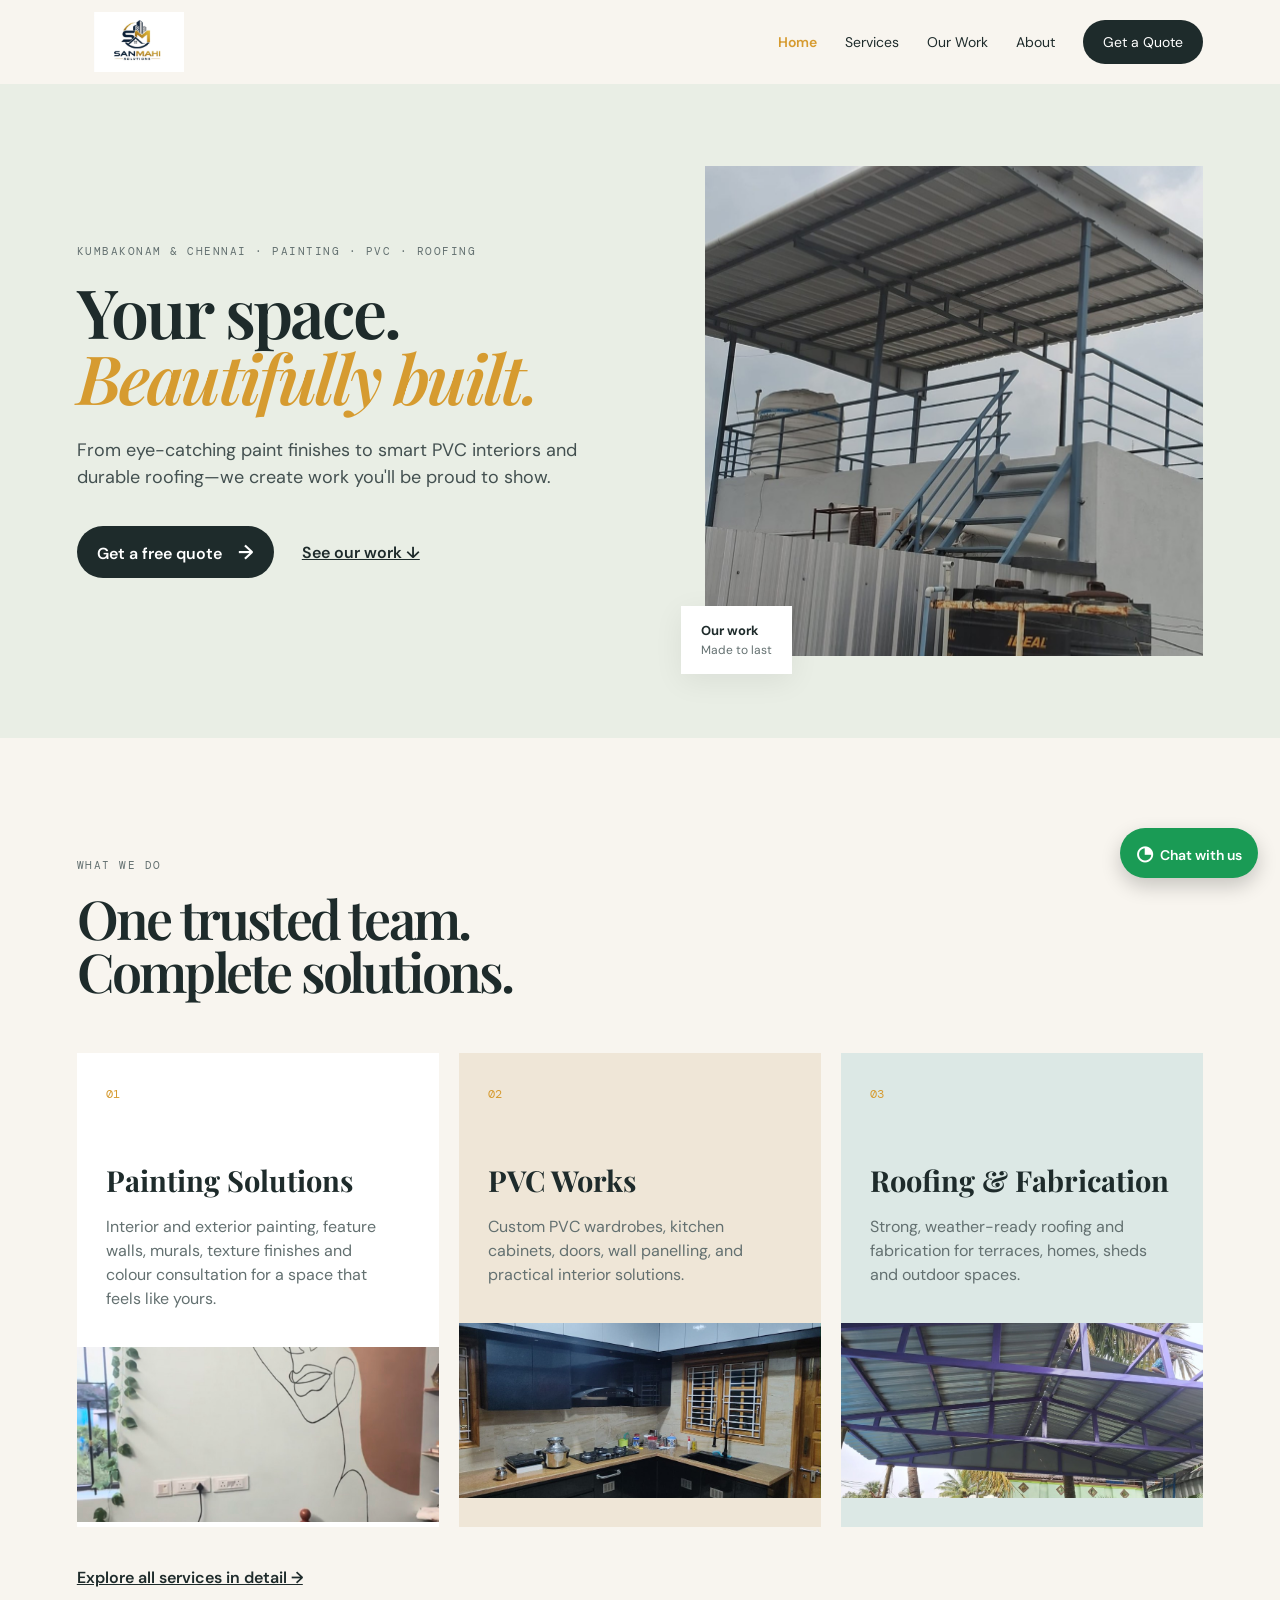
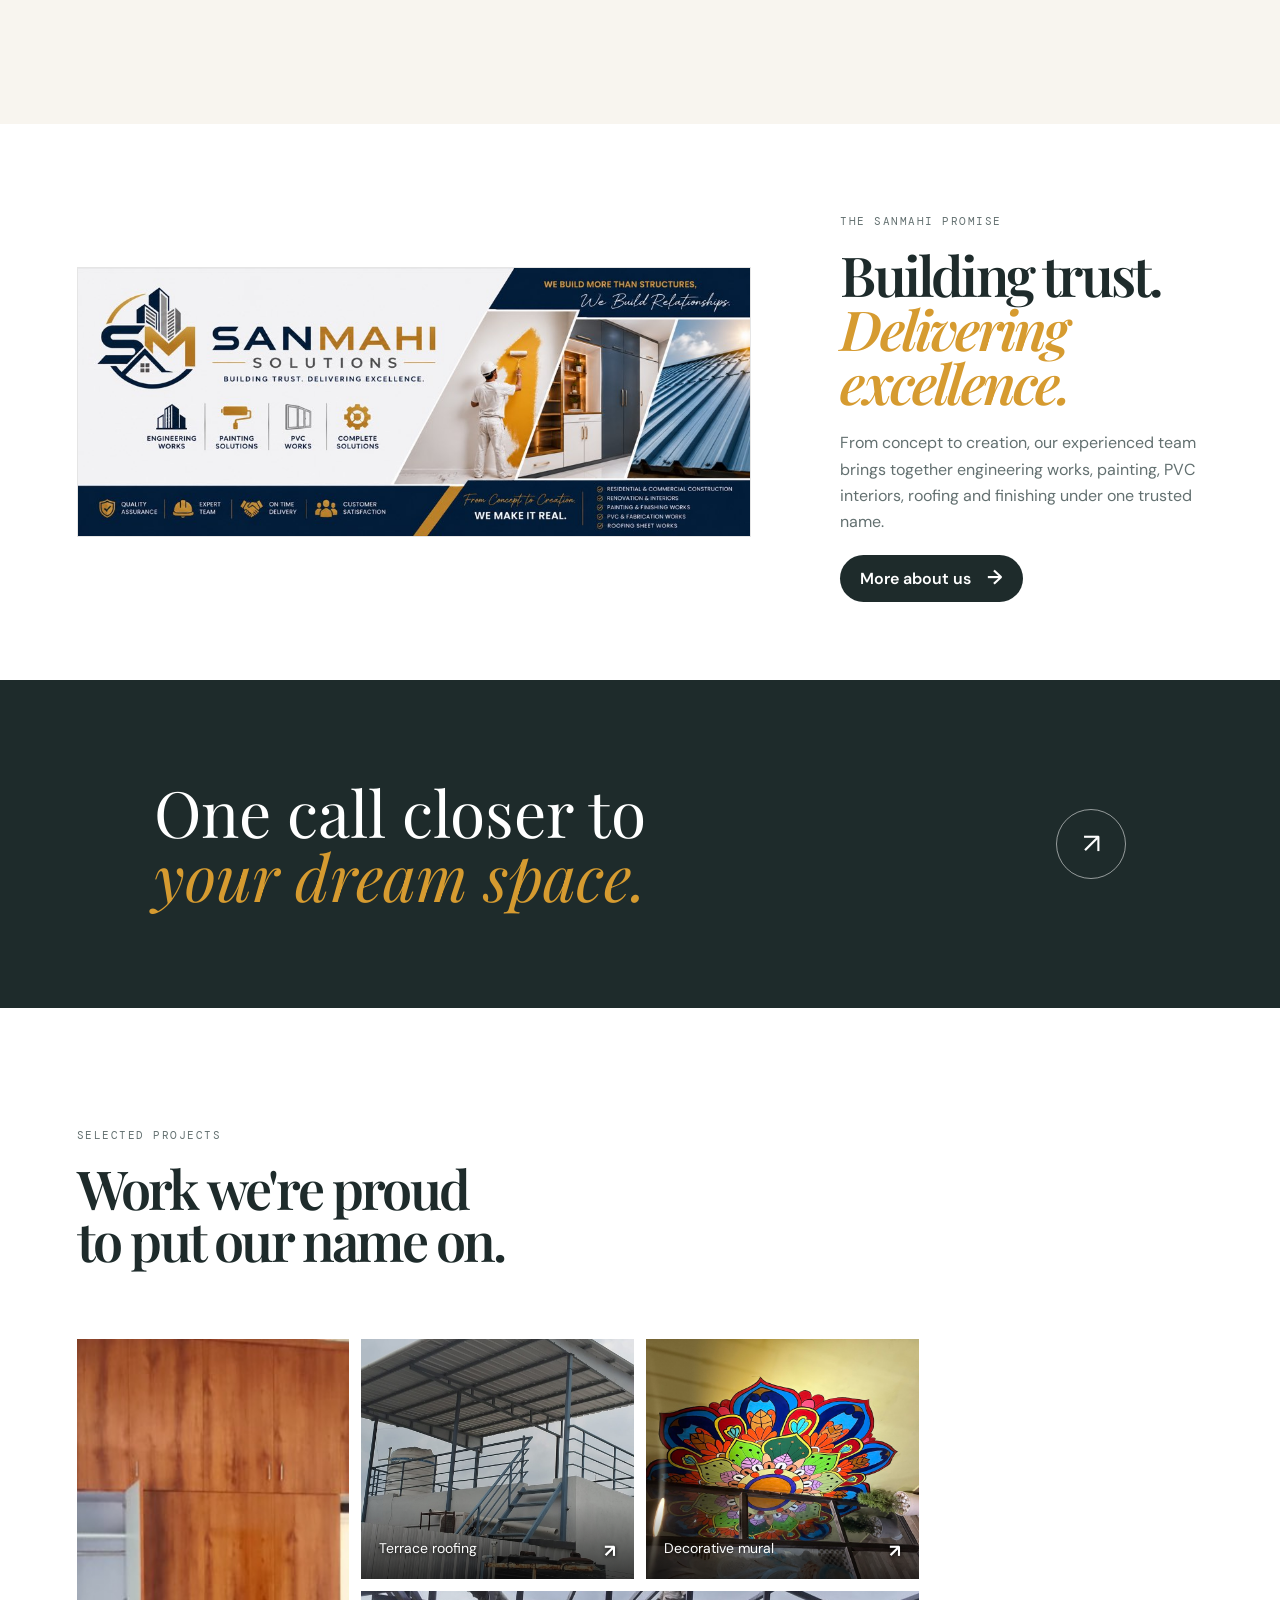
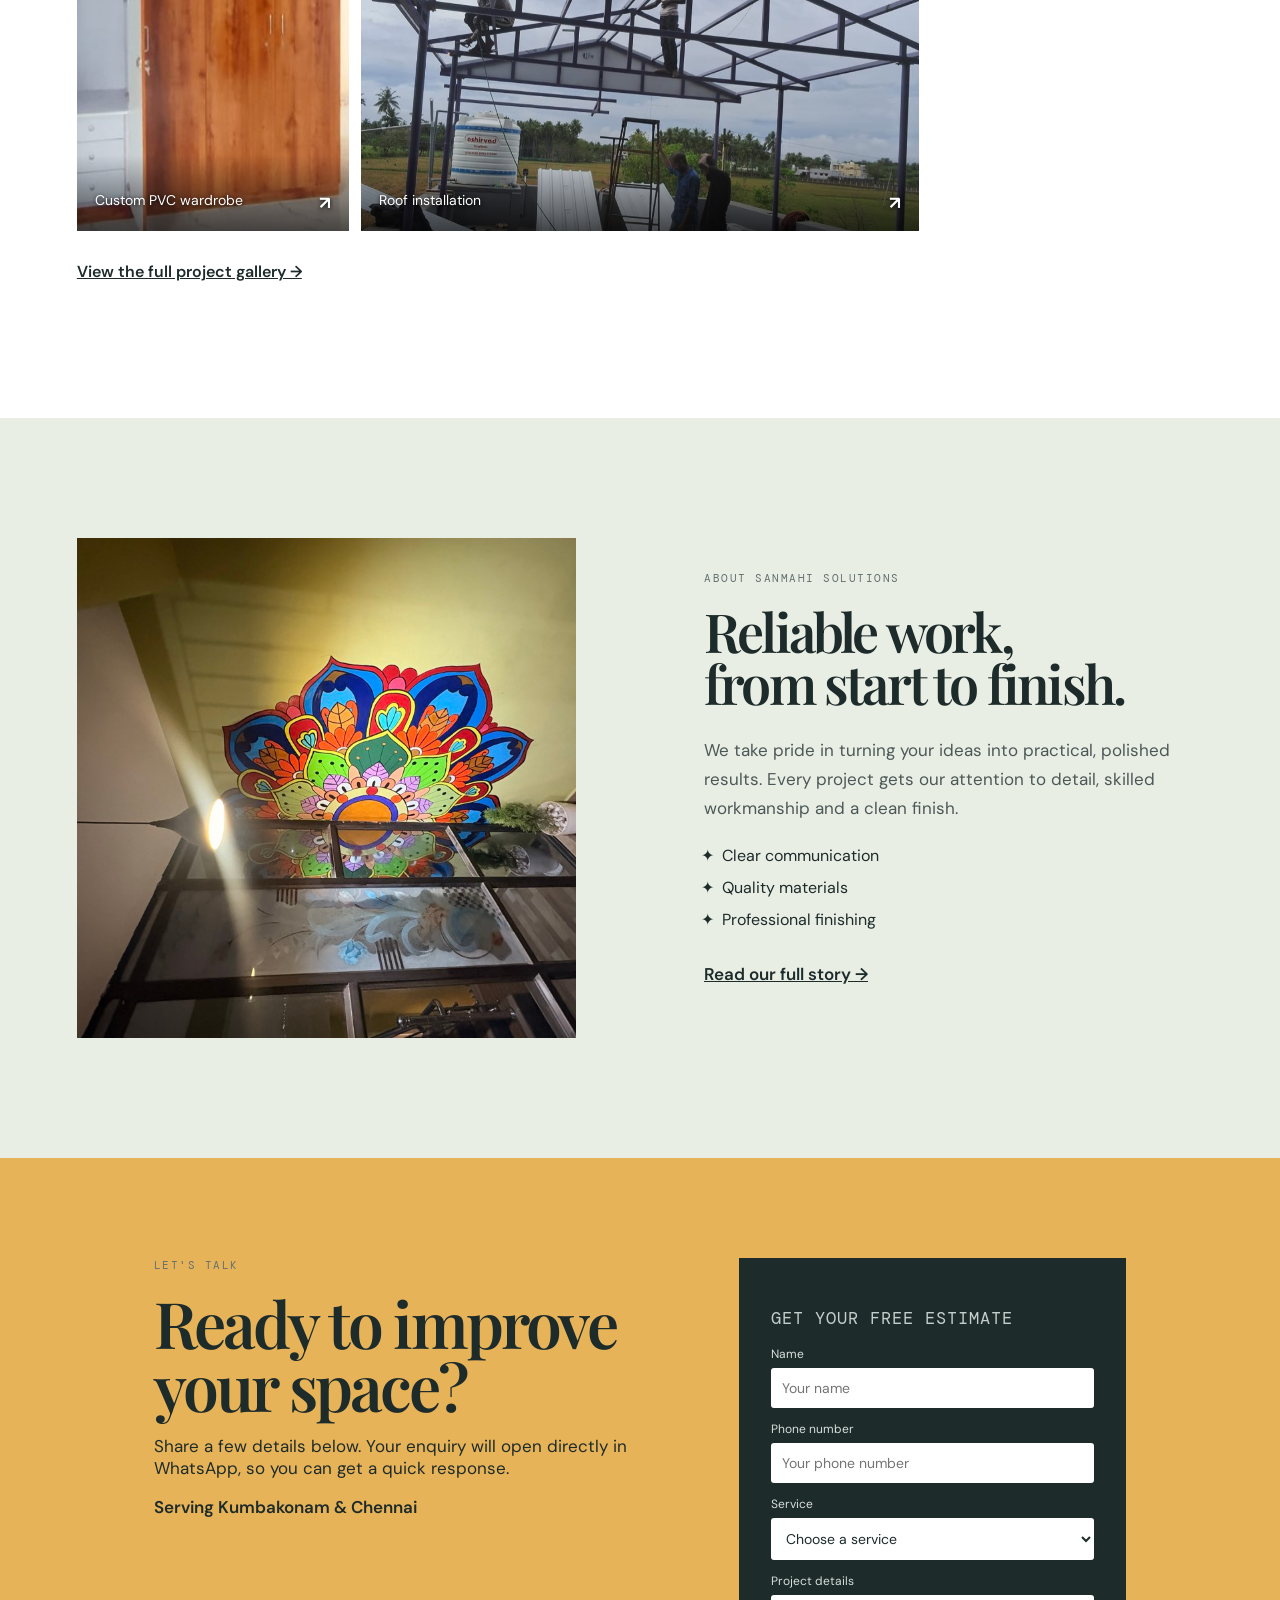
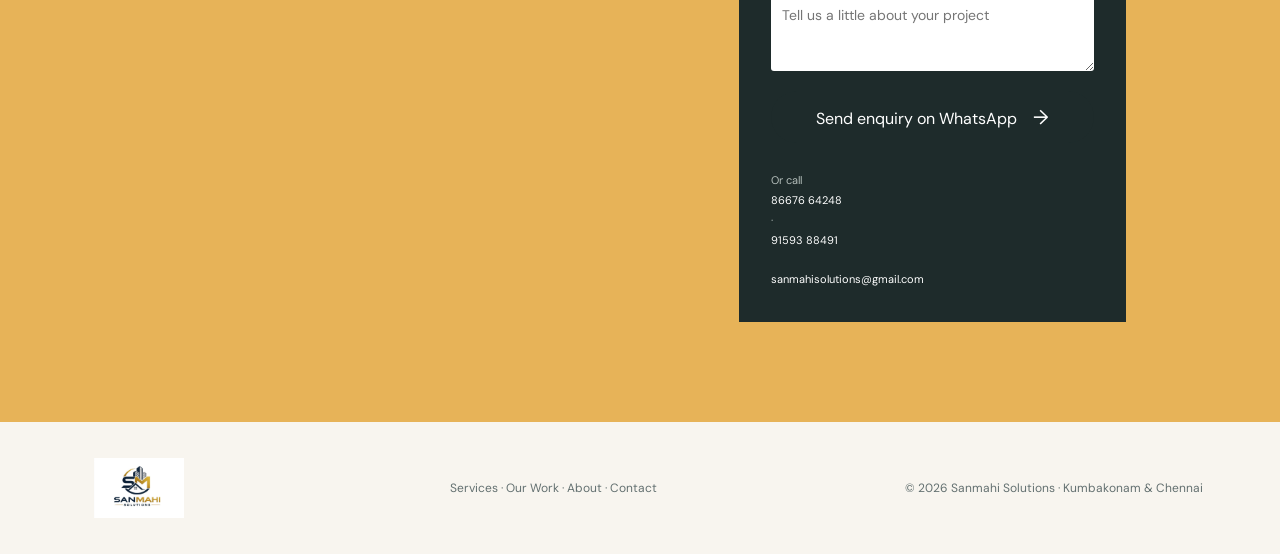
==== index.html @ cb477ba0 "Add files via upload" ====
<!doctype html>
<html lang="en">
  <head>
    <meta charset="UTF-8" />
    <meta name="viewport" content="width=device-width, initial-scale=1.0" />
    <meta name="description" content="Sanmahi Solutions — trusted painting, PVC works and roofing in Kumbakonam and Chennai. Get your free quote today." />
    <title>Sanmahi Solutions | Painting, PVC & Roofing in Kumbakonam & Chennai</title>
    <link rel="stylesheet" href="styles.css" />
  </head>
  <body>
    <header class="site-header">
      <a class="brand" href="index.html" aria-label="Sanmahi Solutions home"><img src="images/sanmahi-logo.jpg" alt="Sanmahi Solutions" /></a>
      <button class="nav-toggle" aria-label="Open menu" aria-expanded="false">☰</button>
      <nav class="nav" aria-label="Main navigation">
        <a href="index.html" class="current">Home</a><a href="services.html">Services</a><a href="work.html">Our Work</a><a href="about.html">About</a><a class="nav-cta" href="contact.html">Get a Quote</a>
      </nav>
    </header>

    <main>
      <section class="hero" id="home">
        <div class="hero-copy">
          <p class="eyebrow">Kumbakonam & Chennai · Painting · PVC · Roofing</p>
          <h1>Your space.<br><em>Beautifully built.</em></h1>
          <p class="intro">From eye-catching paint finishes to smart PVC interiors and durable roofing—we create work you'll be proud to show.</p>
          <div class="hero-actions"><a class="button" href="contact.html">Get a free quote <span>→</span></a><a class="text-link" href="work.html">See our work ↓</a></div>
        </div>
        <div class="hero-image"><img src="images/roof-terrace.jpg" alt="Completed terrace roofing project" /><div class="image-label"><b>Our work</b><span>Made to last</span></div></div>
      </section>

      <section class="services section" id="services">
        <div class="section-heading"><p class="eyebrow">What we do</p><h2>One trusted team.<br>Complete solutions.</h2></div>
        <div class="service-grid">
          <article class="service-card"><span class="service-no">01</span><h3>Painting Solutions</h3><p>Interior and exterior painting, feature walls, murals, texture finishes and colour consultation for a space that feels like yours.</p><img src="images/paint-line-art.jpg" alt="Decorative painted feature wall" /></article>
          <article class="service-card"><span class="service-no">02</span><h3>PVC Works</h3><p>Custom PVC wardrobes, kitchen cabinets, doors, wall panelling, and practical interior solutions.</p><img src="images/pvc-kitchen.jpg" alt="Custom PVC kitchen work" /></article>
          <article class="service-card"><span class="service-no">03</span><h3>Roofing & Fabrication</h3><p>Strong, weather-ready roofing and fabrication for terraces, homes, sheds and outdoor spaces.</p><img src="images/roof-canopy.jpg" alt="Completed metal canopy roofing work" /></article>
        </div>
        <p style="margin-top:40px"><a class="text-link" href="services.html">Explore all services in detail →</a></p>
      </section>

      <section class="brand-promise"><img src="images/sanmahi-services.jpg" alt="Sanmahi Solutions services: engineering, painting, PVC and complete solutions" /><div><p class="eyebrow">The Sanmahi promise</p><h2>Building trust.<br><em>Delivering excellence.</em></h2><p>From concept to creation, our experienced team brings together engineering works, painting, PVC interiors, roofing and finishing under one trusted name.</p><a class="button" href="about.html">More about us <span>→</span></a></div></section>

      <section class="statement"><p>One call closer to<br><em>your dream space.</em></p><a href="contact.html" class="round-link" aria-label="Contact Sanmahi Solutions">↗</a></section>

      <section class="work section" id="work">
        <div class="work-top"><div><p class="eyebrow">Selected projects</p><h2>Work we're proud<br>to put our name on.</h2></div></div>
        <div class="gallery">
          <a class="project project-tall" href="work.html"><img src="images/pvc-wardrobe.jpg" alt="Custom PVC wardrobe" /><span>Custom PVC wardrobe <b>↗</b></span></a>
          <a class="project" href="work.html"><img src="images/roof-terrace.jpg" alt="Terrace metal roof" /><span>Terrace roofing <b>↗</b></span></a>
          <a class="project" href="work.html"><img src="images/paint-mural.jpg" alt="Colourful decorative wall mural" /><span>Decorative mural <b>↗</b></span></a>
          <a class="project" href="work.html"><img src="images/roof-work.jpg" alt="Roof installation in progress" /><span>Roof installation <b>↗</b></span></a>
        </div>
        <p style="margin-top:30px"><a class="text-link" href="work.html">View the full project gallery →</a></p>
      </section>

      <section class="about section" id="about"><div class="about-image"><img src="images/paint-mural-detail.jpg" alt="Detailed colourful painting work" /></div><div><p class="eyebrow">About Sanmahi Solutions</p><h2>Reliable work,<br>from start to finish.</h2><p>We take pride in turning your ideas into practical, polished results. Every project gets our attention to detail, skilled workmanship and a clean finish.</p><ul><li>Clear communication</li><li>Quality materials</li><li>Professional finishing</li></ul><p style="margin-top:24px"><a class="text-link" href="about.html">Read our full story →</a></p></div></section>

      <section class="contact" id="contact"><div><p class="eyebrow">Let's talk</p><h2>Ready to improve<br>your space?</h2><p>Share a few details below. Your enquiry will open directly in WhatsApp, so you can get a quick response.</p><p class="locations">Serving Kumbakonam & Chennai</p></div><form class="contact-card" id="lead-form"><p>Get your free estimate</p><label>Name<input required name="name" placeholder="Your name" /></label><label>Phone number<input required name="phone" type="tel" placeholder="Your phone number" /></label><label>Service<select required name="service"><option value="">Choose a service</option><option>Painting Works</option><option>PVC Works</option><option>Roofing Works</option><option>Other</option></select></label><label>Project details<textarea name="details" rows="3" placeholder="Tell us a little about your project"></textarea></label><button class="button" type="submit">Send enquiry on WhatsApp <span>→</span></button><small>Or call <a href="tel:+918667664248">86676 64248</a> · <a href="tel:+919159388491">91593 88491</a><br><a href="mailto:sanmahisolutions@gmail.com">sanmahisolutions@gmail.com</a></small></form></section>
    </main>
    <a class="whatsapp" href="https://wa.me/918667664248?text=Hello%20Sanmahi%20Solutions%2C%20I%20would%20like%20a%20free%20quote." target="_blank" rel="noopener" aria-label="Chat with Sanmahi Solutions on WhatsApp">◔<span>Chat with us</span></a>
    <footer><a class="brand" href="index.html"><img src="images/sanmahi-logo.jpg" alt="Sanmahi Solutions" /></a><nav aria-label="Footer navigation"><a href="services.html">Services</a> · <a href="work.html">Our Work</a> · <a href="about.html">About</a> · <a href="contact.html">Contact</a></nav><span>© <span id="year"></span> Sanmahi Solutions · Kumbakonam & Chennai</span></footer>
    <script src="script.js"></script>
  </body>
</html>
---- styles.css ----
@import url('https://fonts.googleapis.com/css2?family=DM+Mono&family=DM+Sans:wght@400;500;600;700&family=Playfair+Display:ital,wght@0,600;0,700;1,600;1,700&display=swap');
:root{--ink:#1e2b2b;--muted:#637070;--cream:#f8f5ef;--accent:#d69b30;--sage:#d5e1d3;--line:#dcded9}*{box-sizing:border-box}html{scroll-behavior:smooth}body{margin:0;font-family:'DM Sans',sans-serif;color:var(--ink);background:var(--cream)}.site-header{height:84px;padding:0 6vw;display:flex;align-items:center;justify-content:space-between;background:var(--cream);position:sticky;top:0;z-index:10;border-bottom:1px solid transparent}.brand{color:var(--ink);text-decoration:none;display:flex;align-items:center;gap:10px;text-transform:uppercase;font-size:11px;letter-spacing:1.1px;line-height:1.05}.brand img{width:124px;height:60px;object-fit:contain}.nav{display:flex;align-items:center;gap:28px}.nav a{font-size:14px;color:var(--ink);text-decoration:none}.nav-cta,.button{background:var(--ink)!important;color:#fff!important;border-radius:100px;padding:13px 20px}.nav-toggle{display:none;background:none;border:0;font-size:25px}.hero{min-height:640px;padding:82px 6vw;display:grid;grid-template-columns:1.05fr .95fr;gap:6vw;align-items:center;background:#e9eee5}.eyebrow{font-family:'DM Mono';text-transform:uppercase;letter-spacing:1.5px;font-size:11px;color:var(--muted);margin:0 0 20px}.hero h1,h2{font-family:'Playfair Display';font-size:clamp(42px,5.3vw,76px);line-height:.98;letter-spacing:-2.8px;margin:0 0 26px;font-weight:600}.hero h1 em,.statement em,.brand-promise em{color:var(--accent)}.intro{font-size:18px;line-height:1.55;max-width:520px;color:#435050}.hero-actions{display:flex;align-items:center;gap:28px;margin-top:34px}.button{text-decoration:none;font-weight:600}.button span{margin-left:12px;font-size:20px}.text-link{color:var(--ink);font-weight:600}.hero-image{height:490px;position:relative}.hero-image img,.service-card img,.project img,.about-image img{width:100%;height:100%;object-fit:cover}.image-label{position:absolute;bottom:-18px;left:-24px;background:#fff;padding:16px 20px;box-shadow:0 7px 30px #0001;display:flex;flex-direction:column;font-size:13px}.image-label span{color:var(--muted);font-size:12px;margin-top:3px}.section{padding:120px 6vw}.section h2{font-size:clamp(36px,4.2vw,60px)}.service-grid{margin-top:56px;display:grid;grid-template-columns:repeat(3,1fr);gap:20px}.service-card{background:white;padding:29px 29px 0;min-height:440px;overflow:hidden;position:relative}.service-card:nth-child(2){background:#efe6d7}.service-card:nth-child(3){background:#dce8e5}.service-no{font-family:'DM Mono';font-size:12px;color:var(--accent)}.service-card h3{font-family:'Playfair Display';font-size:29px;margin:58px 0 12px}.service-card p{line-height:1.5;color:var(--muted);max-width:280px}.service-card img{height:175px;margin:20px -29px 0;width:calc(100% + 58px);object-position:center}.brand-promise{padding:90px 6vw;background:#fff;display:grid;grid-template-columns:1.3fr .7fr;align-items:center;gap:7vw}.brand-promise>img{width:100%;border:1px solid #e5e5e5}.brand-promise h2{font-size:clamp(37px,4.3vw,60px);margin:0 0 20px}.brand-promise p:not(.eyebrow){color:var(--muted);line-height:1.65;margin-bottom:28px}.statement{background:var(--ink);color:#fff;padding:100px 12vw;display:flex;align-items:center;justify-content:space-between}.statement p{font-family:'Playfair Display';font-size:clamp(38px,5vw,70px);line-height:1;margin:0}.round-link{width:70px;height:70px;border:1px solid #ffffff88;border-radius:50%;display:grid;place-items:center;color:white;text-decoration:none;font-size:28px}.work{background:#fff}.work-top{display:flex;justify-content:space-between;align-items:end;gap:25px}.filters{display:flex;gap:7px;flex-wrap:wrap}.filters button{border:1px solid var(--line);background:none;border-radius:100px;padding:9px 14px;color:var(--muted);font-family:inherit;cursor:pointer}.filters button.active{background:var(--ink);border-color:var(--ink);color:#fff}.gallery{display:grid;grid-template-columns:repeat(4,1fr);grid-auto-rows:240px;gap:12px;margin-top:46px}.project{border:0;padding:0;position:relative;overflow:hidden;background:#ddd;cursor:pointer;text-align:left}.project:first-child{grid-row:span 2}.project:nth-child(4){grid-column:span 2}.project img{transition:transform .35s ease}.project:hover img{transform:scale(1.045)}.project span{position:absolute;bottom:0;left:0;right:0;padding:36px 18px 16px;color:white;text-shadow:0 1px 4px #000;background:linear-gradient(transparent,rgba(0,0,0,.65));font-size:14px}.project b{float:right;font-size:18px}.project.hidden{display:none}.about{background:#e9eee5;display:grid;grid-template-columns:1fr 1fr;gap:10vw;align-items:center}.about-image{height:500px}.about p:not(.eyebrow){line-height:1.7;color:#4c5857;font-size:17px;max-width:480px}.about ul{list-style:'✦  ';padding-left:18px;line-height:2;color:var(--ink)}.contact{padding:100px 12vw;display:grid;grid-template-columns:1fr .75fr;gap:70px;background:#e7b358}.contact h2{font-size:clamp(42px,5vw,70px);margin-bottom:16px}.contact p:not(.eyebrow){font-size:17px}.contact-card{background:var(--ink);color:#fff;padding:36px;align-self:center}.contact-card p{font-family:'DM Mono';font-size:11px;text-transform:uppercase;letter-spacing:1px;color:#c4cfcc}.contact-card a{display:block;color:white;text-decoration:none;font-family:'Playfair Display';font-size:24px;margin:13px 0}.contact-card small{display:block;margin-top:28px;color:#b5bfbc;font-size:11px}footer{padding:36px 6vw;display:flex;justify-content:space-between;align-items:center;font-size:12px;color:var(--muted)}.lightbox{padding:0;border:0;background:transparent;max-width:min(94vw,1000px);overflow:visible}.lightbox::backdrop{background:#000c}.lightbox img{max-width:94vw;max-height:82vh;display:block}.lightbox p{margin:0;background:#fff;padding:12px 16px}.close{position:absolute;right:-12px;top:-13px;border:0;border-radius:50%;width:34px;height:34px;background:#fff;font-size:25px;cursor:pointer}
@media(max-width:800px){.site-header{height:68px}.nav-toggle{display:block}.nav{display:none;position:absolute;top:68px;left:0;right:0;background:var(--cream);padding:20px 6vw;flex-direction:column;align-items:flex-start;gap:18px;border-bottom:1px solid var(--line)}.nav.open{display:flex}.hero{grid-template-columns:1fr;padding:70px 6vw 90px;gap:40px}.hero-image{height:350px}.hero h1{font-size:52px}.service-grid{grid-template-columns:1fr}.service-card{min-height:360px}.statement{padding:70px 8vw}.gallery{grid-template-columns:repeat(2,1fr);grid-auto-rows:200px}.project:nth-child(4){grid-column:span 1}.work-top,.about,.contact{grid-template-columns:1fr;display:grid}.work-top{align-items:start}.about-image{height:360px}.section{padding:76px 6vw}.contact{padding:75px 6vw;gap:25px}footer{gap:20px;align-items:flex-start}.project:first-child{grid-row:span 1}}
.contact-card{padding:32px}.contact-card label{display:block;font-size:12px;margin-top:13px;color:#d6dfdb}.contact-card input,.contact-card select,.contact-card textarea{width:100%;display:block;margin-top:6px;background:#fff;color:var(--ink);border:0;border-radius:3px;padding:11px;font:inherit;font-size:14px}.contact-card textarea{resize:vertical}.contact-card .button{border:0;font:inherit;margin-top:20px;cursor:pointer;width:100%;padding:13px}.contact-card small{line-height:1.8}.contact-card small a{color:#fff;font:inherit;margin:0}.locations{font-weight:600}.whatsapp{position:fixed;right:22px;bottom:22px;z-index:9;color:#fff;background:#1a9b55;text-decoration:none;padding:12px 16px;border-radius:100px;box-shadow:0 8px 20px #0003;font-size:14px;font-weight:600}.whatsapp span{margin-left:7px}.whatsapp:first-letter{font-size:20px}
@media(max-width:800px){.brand img{width:108px;height:52px}.brand-promise{grid-template-columns:1fr;padding:70px 6vw;gap:35px}.brand-promise>img{order:2}.whatsapp span{display:none}.whatsapp{width:52px;height:52px;padding:13px;display:grid;place-items:center;right:16px;bottom:16px}}

/* ---- Interior page header ---- */
.page-hero{padding:70px 6vw 60px;background:#e9eee5}
.page-hero .eyebrow{margin-bottom:16px}
.page-hero h1{font-family:'Playfair Display';font-size:clamp(38px,5vw,64px);line-height:1.02;letter-spacing:-2px;margin:0 0 18px;font-weight:600}
.page-hero p{font-size:17px;line-height:1.6;color:#435050;max-width:640px;margin:0}
.breadcrumb{font-family:'DM Mono';font-size:11px;text-transform:uppercase;letter-spacing:1px;color:var(--muted);margin:0 0 22px}
.breadcrumb a{color:var(--muted);text-decoration:none;border-bottom:1px solid var(--line)}
.breadcrumb a:hover{color:var(--ink)}

/* ---- Active nav link ---- */
.nav a.current{color:var(--accent);font-weight:600}

/* ---- Services page: detailed blocks ---- */
.service-detail{padding:90px 6vw;display:grid;grid-template-columns:1fr 1fr;gap:7vw;align-items:center;border-top:1px solid var(--line)}
.service-detail:nth-child(even) .service-detail-image{order:2}
.service-detail-image{height:420px}
.service-detail-image img{width:100%;height:100%;object-fit:cover}
.service-detail h2{font-size:clamp(30px,3.4vw,46px);margin:0 0 18px}
.service-detail p{color:var(--muted);line-height:1.7;font-size:16px;max-width:480px}
.service-detail ul{list-style:none;padding:0;margin:22px 0 26px}
.service-detail li{padding:10px 0 10px 26px;position:relative;border-top:1px solid var(--line);color:var(--ink);font-size:15px}
.service-detail li:first-child{border-top:0}
.service-detail li::before{content:'✦';position:absolute;left:0;color:var(--accent);font-size:12px;top:13px}

/* ---- About page ---- */
.story{padding:100px 6vw;display:grid;grid-template-columns:.9fr 1.1fr;gap:8vw;align-items:start;background:#fff}
.story h2{font-size:clamp(32px,3.8vw,54px);margin:0 0 22px}
.story p{color:var(--muted);line-height:1.75;font-size:16px;margin:0 0 18px}
.stat-row{display:grid;grid-template-columns:repeat(3,1fr);gap:20px;padding:70px 6vw;background:var(--ink);color:#fff;text-align:center}
.stat-row div b{display:block;font-family:'Playfair Display';font-size:clamp(34px,4.5vw,56px);color:var(--accent);font-weight:600}
.stat-row div span{font-family:'DM Mono';font-size:11px;text-transform:uppercase;letter-spacing:1px;color:#c4cfcc}
.values{padding:100px 6vw;background:#e9eee5}
.values .section-heading{margin-bottom:56px}
.value-grid{display:grid;grid-template-columns:repeat(4,1fr);gap:20px}
.value-card{background:#fff;padding:30px 24px;min-height:200px}
.value-card span{font-family:'DM Mono';font-size:11px;color:var(--accent)}
.value-card h3{font-family:'Playfair Display';font-size:21px;margin:14px 0 10px;font-weight:600}
.value-card p{color:var(--muted);font-size:14px;line-height:1.6;margin:0}
.process{padding:100px 6vw;background:#fff}
.process .section-heading{margin-bottom:56px}
.process-list{border-top:1px solid var(--line)}
.process-step{display:grid;grid-template-columns:70px 1fr 1.3fr;gap:24px;padding:30px 0;border-bottom:1px solid var(--line);align-items:baseline}
.process-step .service-no{font-family:'DM Mono';font-size:13px;color:var(--accent)}
.process-step h3{font-family:'Playfair Display';font-size:24px;margin:0;font-weight:600}
.process-step p{color:var(--muted);font-size:15px;line-height:1.6;margin:0}
.areas{padding:90px 6vw;background:#dce8e5;display:grid;grid-template-columns:1fr 1fr;gap:6vw;align-items:center}
.areas h2{font-size:clamp(30px,3.4vw,46px);margin:0 0 16px}
.areas p{color:#3f4c4b;line-height:1.7;font-size:16px;max-width:460px}
.area-tags{display:flex;flex-wrap:wrap;gap:10px;margin-top:22px}
.area-tags span{background:#fff;padding:9px 16px;border-radius:100px;font-size:13px;font-family:'DM Mono'}

/* ---- Contact page ---- */
.contact-page{padding:100px 6vw;display:grid;grid-template-columns:1fr .8fr;gap:7vw;background:#e7b358}
.contact-info h1{font-family:'Playfair Display';font-size:clamp(38px,4.6vw,60px);margin:0 0 20px;letter-spacing:-1.5px}
.contact-info p{font-size:17px;line-height:1.65;max-width:460px;margin:0 0 30px}
.contact-methods{display:flex;flex-direction:column;gap:14px;font-family:'DM Mono';font-size:14px}
.contact-methods a{color:var(--ink);text-decoration:none;font-weight:600}
.faq{padding:90px 6vw;background:#fff}
.faq .section-heading{margin-bottom:50px}
.faq-item{border-top:1px solid var(--line);padding:24px 0}
.faq-item:last-child{border-bottom:1px solid var(--line)}
.faq-item h3{font-family:'Playfair Display';font-size:21px;margin:0 0 10px;font-weight:600}
.faq-item p{color:var(--muted);font-size:15px;line-height:1.6;margin:0;max-width:640px}

@media(max-width:800px){
  .service-detail{grid-template-columns:1fr;padding:60px 6vw}
  .service-detail:nth-child(even) .service-detail-image{order:0}
  .service-detail-image{height:280px}
  .story{grid-template-columns:1fr;padding:60px 6vw;gap:30px}
  .stat-row{grid-template-columns:1fr;gap:36px;padding:56px 6vw}
  .value-grid{grid-template-columns:1fr 1fr;gap:14px}
  .process-step{grid-template-columns:1fr;gap:8px;padding:22px 0}
  .areas{grid-template-columns:1fr;padding:60px 6vw;gap:26px}
  .contact-page{grid-template-columns:1fr;padding:60px 6vw;gap:34px}
}
footer nav a{color:var(--muted);text-decoration:none}
footer nav a:hover{color:var(--ink)}
footer{flex-wrap:wrap;gap:16px}
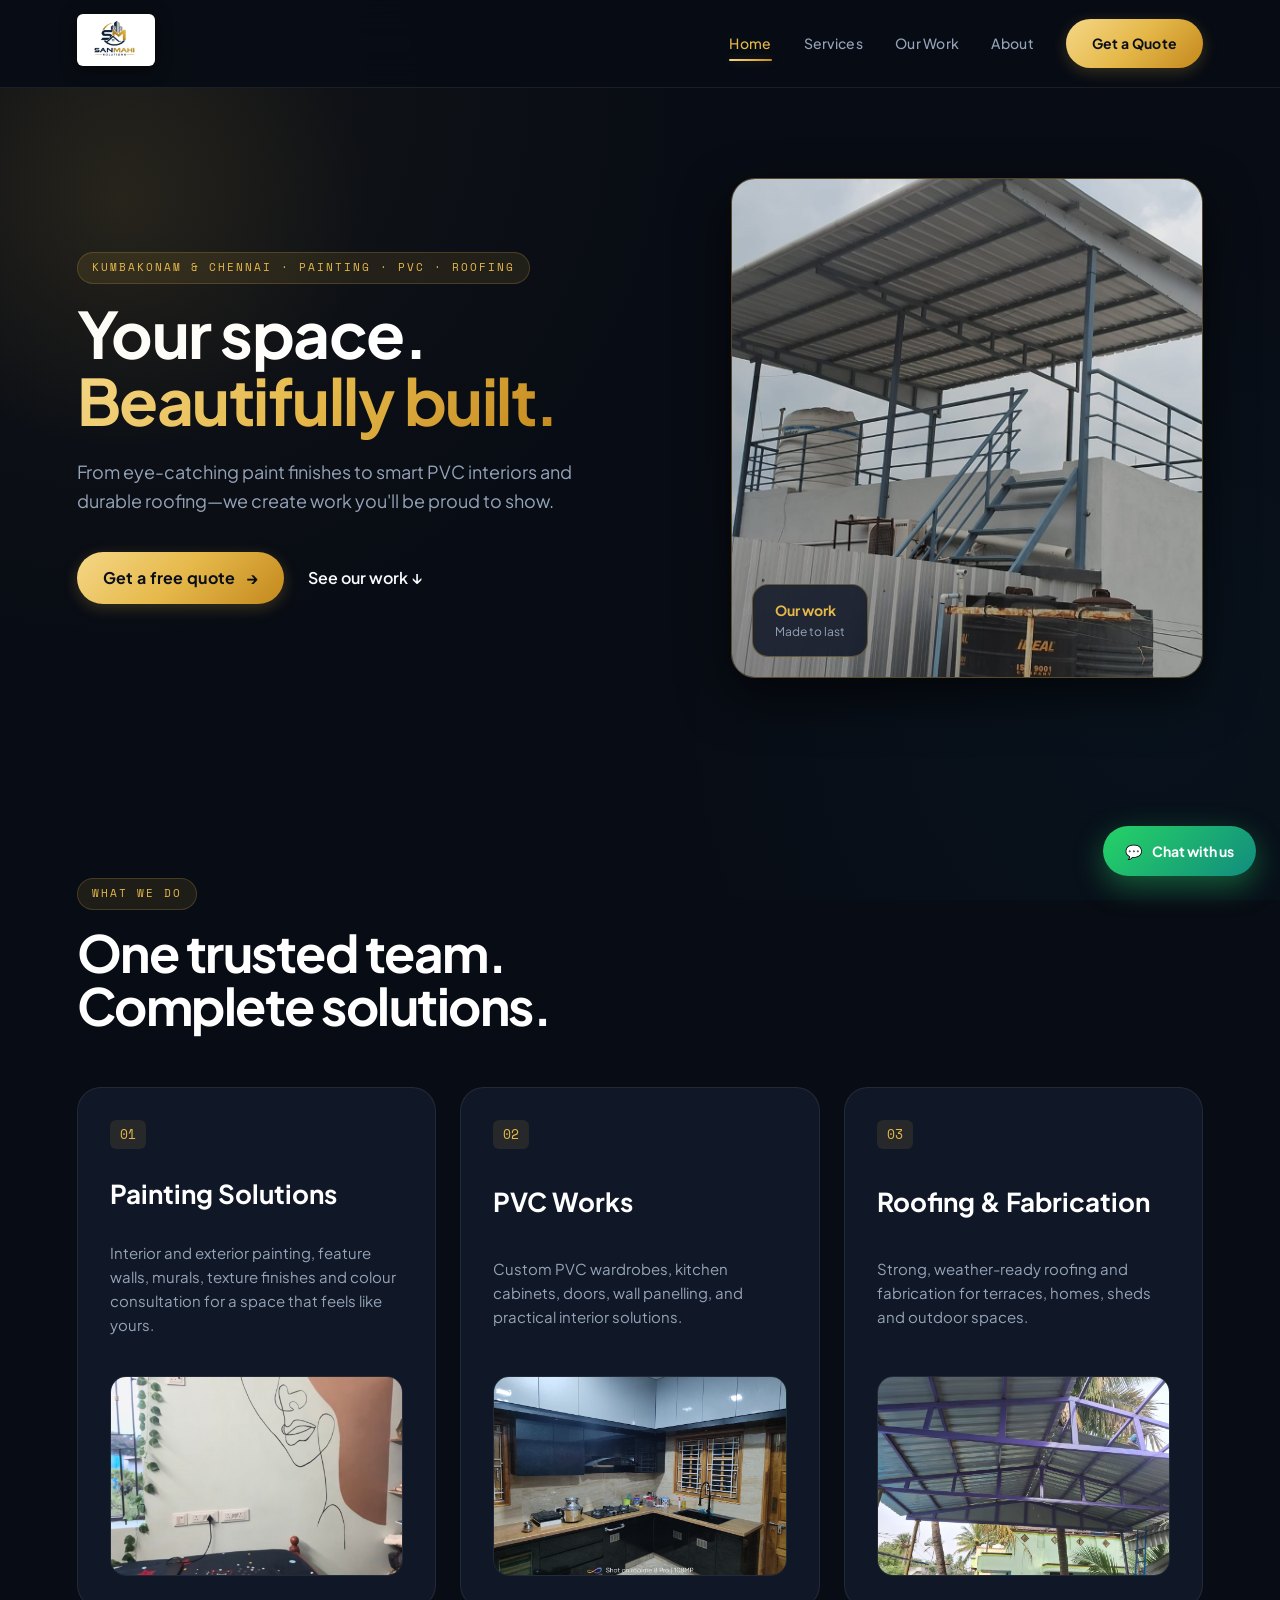
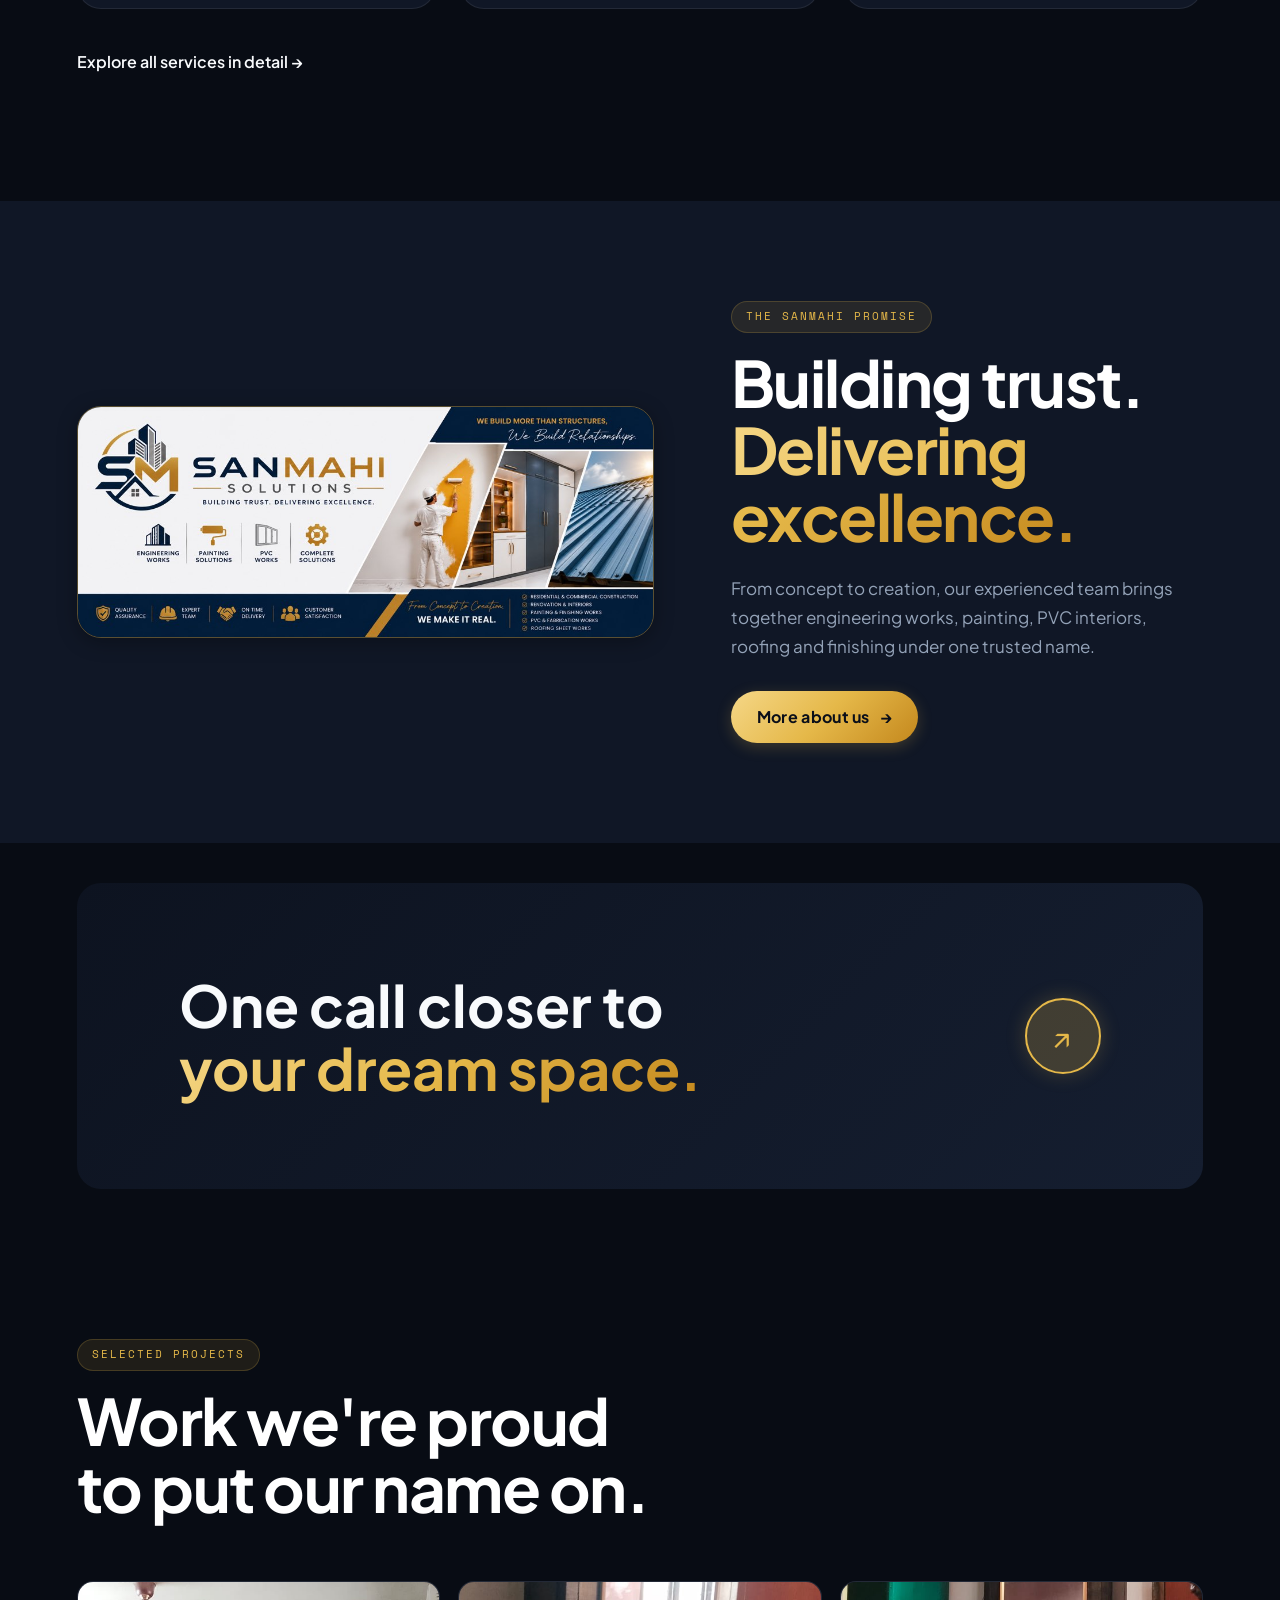
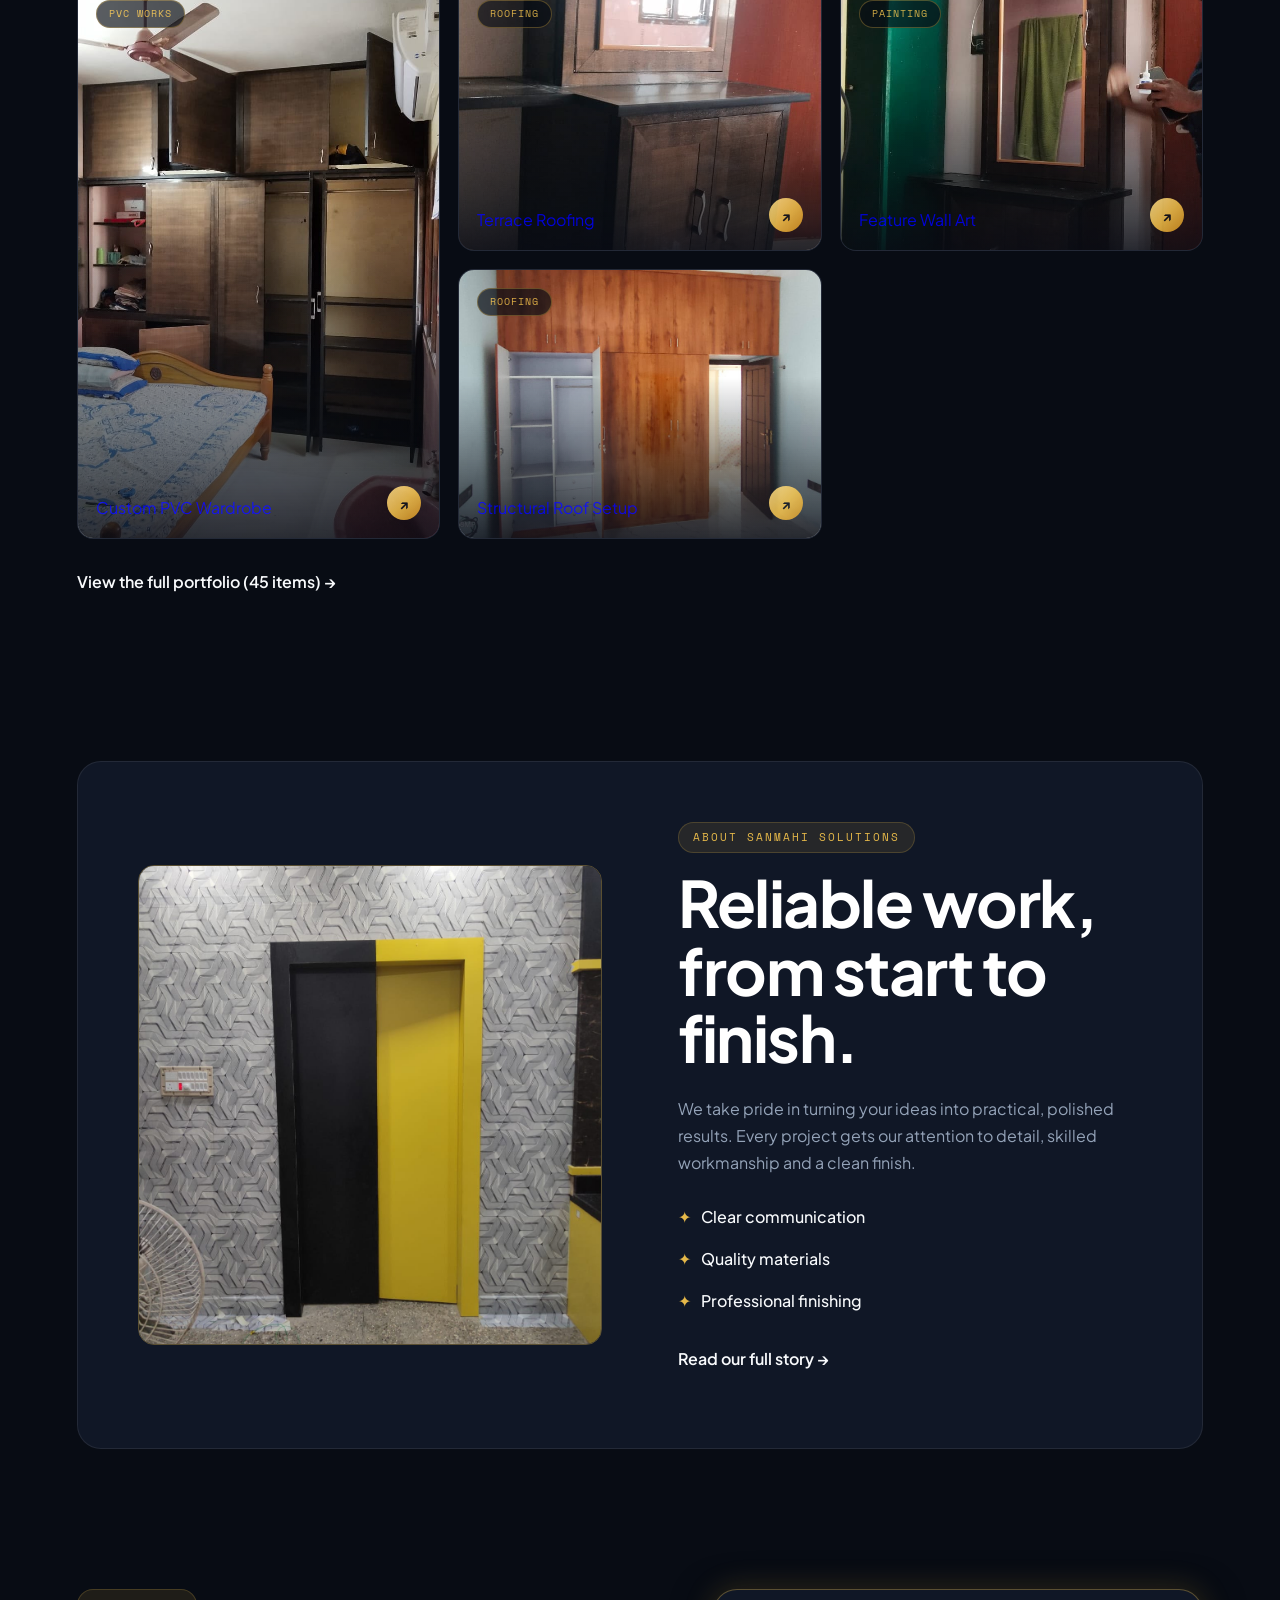
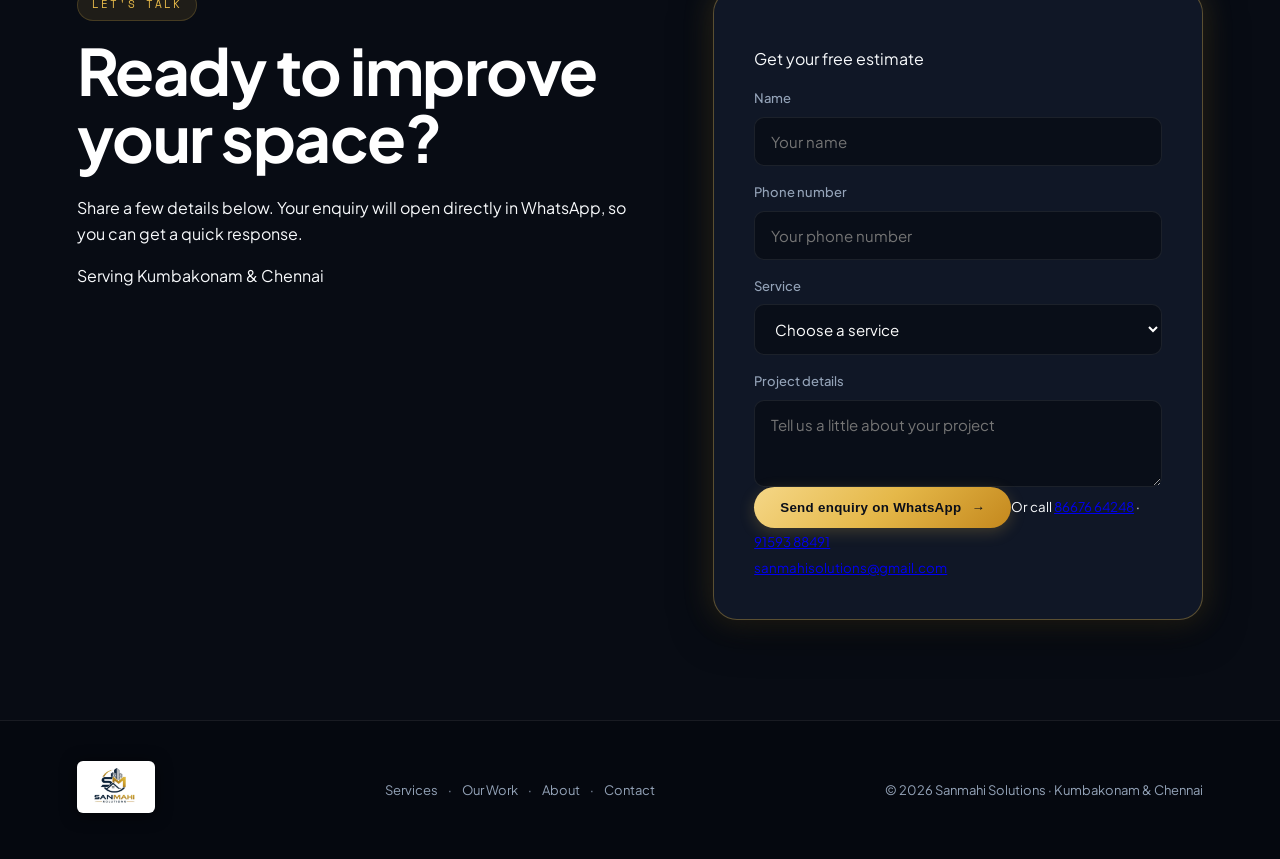
==== commit e994d1bf: "Upgrade site to ultra-luxury dark gold theme and professional gallery with next/prev lightbox contro" ====
--- a/index.html
+++ b/index.html
@@ -44,19 +44,55 @@
       <section class="work section" id="work">
         <div class="work-top"><div><p class="eyebrow">Selected projects</p><h2>Work we're proud<br>to put our name on.</h2></div></div>
         <div class="gallery">
-          <a class="project project-tall" href="work.html"><img src="images/pvc-wardrobe.jpg" alt="Custom PVC wardrobe" /><span>Custom PVC wardrobe <b>↗</b></span></a>
-          <a class="project" href="work.html"><img src="images/roof-terrace.jpg" alt="Terrace metal roof" /><span>Terrace roofing <b>↗</b></span></a>
-          <a class="project" href="work.html"><img src="images/paint-mural.jpg" alt="Colourful decorative wall mural" /><span>Decorative mural <b>↗</b></span></a>
-          <a class="project" href="work.html"><img src="images/roof-work.jpg" alt="Roof installation in progress" /><span>Roof installation <b>↗</b></span></a>
+          <a class="project project-tall" href="work.html">
+            <img src="images/work-photo-01.jpeg" alt="Custom PVC Interior Work" />
+            <div class="project-overlay">
+              <span class="project-tag">PVC Works</span>
+              <div class="project-info">
+                <span class="title-text">Custom PVC Wardrobe</span>
+                <span class="project-icon">↗</span>
+              </div>
+            </div>
+          </a>
+          <a class="project" href="work.html">
+            <img src="images/work-photo-02.jpeg" alt="Terrace metal roof" />
+            <div class="project-overlay">
+              <span class="project-tag">Roofing</span>
+              <div class="project-info">
+                <span class="title-text">Terrace Roofing</span>
+                <span class="project-icon">↗</span>
+              </div>
+            </div>
+          </a>
+          <a class="project" href="work.html">
+            <img src="images/work-photo-03.jpeg" alt="Decorative wall mural" />
+            <div class="project-overlay">
+              <span class="project-tag">Painting</span>
+              <div class="project-info">
+                <span class="title-text">Feature Wall Art</span>
+                <span class="project-icon">↗</span>
+              </div>
+            </div>
+          </a>
+          <a class="project" href="work.html">
+            <img src="images/work-photo-04.jpeg" alt="Roof installation" />
+            <div class="project-overlay">
+              <span class="project-tag">Roofing</span>
+              <div class="project-info">
+                <span class="title-text">Structural Roof Setup</span>
+                <span class="project-icon">↗</span>
+              </div>
+            </div>
+          </a>
         </div>
-        <p style="margin-top:30px"><a class="text-link" href="work.html">View the full project gallery →</a></p>
+        <p style="margin-top:30px"><a class="text-link" href="work.html">View the full portfolio (45 items) →</a></p>
       </section>
 
-      <section class="about section" id="about"><div class="about-image"><img src="images/paint-mural-detail.jpg" alt="Detailed colourful painting work" /></div><div><p class="eyebrow">About Sanmahi Solutions</p><h2>Reliable work,<br>from start to finish.</h2><p>We take pride in turning your ideas into practical, polished results. Every project gets our attention to detail, skilled workmanship and a clean finish.</p><ul><li>Clear communication</li><li>Quality materials</li><li>Professional finishing</li></ul><p style="margin-top:24px"><a class="text-link" href="about.html">Read our full story →</a></p></div></section>
+      <section class="about section" id="about"><div class="about-image"><img src="images/work-photo-06.jpeg" alt="Detailed colorful painting work" /></div><div><p class="eyebrow">About Sanmahi Solutions</p><h2>Reliable work,<br>from start to finish.</h2><p>We take pride in turning your ideas into practical, polished results. Every project gets our attention to detail, skilled workmanship and a clean finish.</p><ul><li>Clear communication</li><li>Quality materials</li><li>Professional finishing</li></ul><p style="margin-top:24px"><a class="text-link" href="about.html">Read our full story →</a></p></div></section>
 
       <section class="contact" id="contact"><div><p class="eyebrow">Let's talk</p><h2>Ready to improve<br>your space?</h2><p>Share a few details below. Your enquiry will open directly in WhatsApp, so you can get a quick response.</p><p class="locations">Serving Kumbakonam & Chennai</p></div><form class="contact-card" id="lead-form"><p>Get your free estimate</p><label>Name<input required name="name" placeholder="Your name" /></label><label>Phone number<input required name="phone" type="tel" placeholder="Your phone number" /></label><label>Service<select required name="service"><option value="">Choose a service</option><option>Painting Works</option><option>PVC Works</option><option>Roofing Works</option><option>Other</option></select></label><label>Project details<textarea name="details" rows="3" placeholder="Tell us a little about your project"></textarea></label><button class="button" type="submit">Send enquiry on WhatsApp <span>→</span></button><small>Or call <a href="tel:+918667664248">86676 64248</a> · <a href="tel:+919159388491">91593 88491</a><br><a href="mailto:sanmahisolutions@gmail.com">sanmahisolutions@gmail.com</a></small></form></section>
     </main>
-    <a class="whatsapp" href="https://wa.me/918667664248?text=Hello%20Sanmahi%20Solutions%2C%20I%20would%20like%20a%20free%20quote." target="_blank" rel="noopener" aria-label="Chat with Sanmahi Solutions on WhatsApp">◔<span>Chat with us</span></a>
+    <a class="whatsapp" href="https://wa.me/918667664248?text=Hello%20Sanmahi%20Solutions%2C%20I%20would%20like%20a%20free%20quote." target="_blank" rel="noopener" aria-label="Chat with Sanmahi Solutions on WhatsApp">💬<span>Chat with us</span></a>
     <footer><a class="brand" href="index.html"><img src="images/sanmahi-logo.jpg" alt="Sanmahi Solutions" /></a><nav aria-label="Footer navigation"><a href="services.html">Services</a> · <a href="work.html">Our Work</a> · <a href="about.html">About</a> · <a href="contact.html">Contact</a></nav><span>© <span id="year"></span> Sanmahi Solutions · Kumbakonam & Chennai</span></footer>
     <script src="script.js"></script>
   </body>
--- a/styles.css
+++ b/styles.css
@@ -1,84 +1,710 @@
-@import url('https://fonts.googleapis.com/css2?family=DM+Mono&family=DM+Sans:wght@400;500;600;700&family=Playfair+Display:ital,wght@0,600;0,700;1,600;1,700&display=swap');
-:root{--ink:#1e2b2b;--muted:#637070;--cream:#f8f5ef;--accent:#d69b30;--sage:#d5e1d3;--line:#dcded9}*{box-sizing:border-box}html{scroll-behavior:smooth}body{margin:0;font-family:'DM Sans',sans-serif;color:var(--ink);background:var(--cream)}.site-header{height:84px;padding:0 6vw;display:flex;align-items:center;justify-content:space-between;background:var(--cream);position:sticky;top:0;z-index:10;border-bottom:1px solid transparent}.brand{color:var(--ink);text-decoration:none;display:flex;align-items:center;gap:10px;text-transform:uppercase;font-size:11px;letter-spacing:1.1px;line-height:1.05}.brand img{width:124px;height:60px;object-fit:contain}.nav{display:flex;align-items:center;gap:28px}.nav a{font-size:14px;color:var(--ink);text-decoration:none}.nav-cta,.button{background:var(--ink)!important;color:#fff!important;border-radius:100px;padding:13px 20px}.nav-toggle{display:none;background:none;border:0;font-size:25px}.hero{min-height:640px;padding:82px 6vw;display:grid;grid-template-columns:1.05fr .95fr;gap:6vw;align-items:center;background:#e9eee5}.eyebrow{font-family:'DM Mono';text-transform:uppercase;letter-spacing:1.5px;font-size:11px;color:var(--muted);margin:0 0 20px}.hero h1,h2{font-family:'Playfair Display';font-size:clamp(42px,5.3vw,76px);line-height:.98;letter-spacing:-2.8px;margin:0 0 26px;font-weight:600}.hero h1 em,.statement em,.brand-promise em{color:var(--accent)}.intro{font-size:18px;line-height:1.55;max-width:520px;color:#435050}.hero-actions{display:flex;align-items:center;gap:28px;margin-top:34px}.button{text-decoration:none;font-weight:600}.button span{margin-left:12px;font-size:20px}.text-link{color:var(--ink);font-weight:600}.hero-image{height:490px;position:relative}.hero-image img,.service-card img,.project img,.about-image img{width:100%;height:100%;object-fit:cover}.image-label{position:absolute;bottom:-18px;left:-24px;background:#fff;padding:16px 20px;box-shadow:0 7px 30px #0001;display:flex;flex-direction:column;font-size:13px}.image-label span{color:var(--muted);font-size:12px;margin-top:3px}.section{padding:120px 6vw}.section h2{font-size:clamp(36px,4.2vw,60px)}.service-grid{margin-top:56px;display:grid;grid-template-columns:repeat(3,1fr);gap:20px}.service-card{background:white;padding:29px 29px 0;min-height:440px;overflow:hidden;position:relative}.service-card:nth-child(2){background:#efe6d7}.service-card:nth-child(3){background:#dce8e5}.service-no{font-family:'DM Mono';font-size:12px;color:var(--accent)}.service-card h3{font-family:'Playfair Display';font-size:29px;margin:58px 0 12px}.service-card p{line-height:1.5;color:var(--muted);max-width:280px}.service-card img{height:175px;margin:20px -29px 0;width:calc(100% + 58px);object-position:center}.brand-promise{padding:90px 6vw;background:#fff;display:grid;grid-template-columns:1.3fr .7fr;align-items:center;gap:7vw}.brand-promise>img{width:100%;border:1px solid #e5e5e5}.brand-promise h2{font-size:clamp(37px,4.3vw,60px);margin:0 0 20px}.brand-promise p:not(.eyebrow){color:var(--muted);line-height:1.65;margin-bottom:28px}.statement{background:var(--ink);color:#fff;padding:100px 12vw;display:flex;align-items:center;justify-content:space-between}.statement p{font-family:'Playfair Display';font-size:clamp(38px,5vw,70px);line-height:1;margin:0}.round-link{width:70px;height:70px;border:1px solid #ffffff88;border-radius:50%;display:grid;place-items:center;color:white;text-decoration:none;font-size:28px}.work{background:#fff}.work-top{display:flex;justify-content:space-between;align-items:end;gap:25px}.filters{display:flex;gap:7px;flex-wrap:wrap}.filters button{border:1px solid var(--line);background:none;border-radius:100px;padding:9px 14px;color:var(--muted);font-family:inherit;cursor:pointer}.filters button.active{background:var(--ink);border-color:var(--ink);color:#fff}.gallery{display:grid;grid-template-columns:repeat(4,1fr);grid-auto-rows:240px;gap:12px;margin-top:46px}.project{border:0;padding:0;position:relative;overflow:hidden;background:#ddd;cursor:pointer;text-align:left}.project:first-child{grid-row:span 2}.project:nth-child(4){grid-column:span 2}.project img{transition:transform .35s ease}.project:hover img{transform:scale(1.045)}.project span{position:absolute;bottom:0;left:0;right:0;padding:36px 18px 16px;color:white;text-shadow:0 1px 4px #000;background:linear-gradient(transparent,rgba(0,0,0,.65));font-size:14px}.project b{float:right;font-size:18px}.project.hidden{display:none}.about{background:#e9eee5;display:grid;grid-template-columns:1fr 1fr;gap:10vw;align-items:center}.about-image{height:500px}.about p:not(.eyebrow){line-height:1.7;color:#4c5857;font-size:17px;max-width:480px}.about ul{list-style:'✦  ';padding-left:18px;line-height:2;color:var(--ink)}.contact{padding:100px 12vw;display:grid;grid-template-columns:1fr .75fr;gap:70px;background:#e7b358}.contact h2{font-size:clamp(42px,5vw,70px);margin-bottom:16px}.contact p:not(.eyebrow){font-size:17px}.contact-card{background:var(--ink);color:#fff;padding:36px;align-self:center}.contact-card p{font-family:'DM Mono';font-size:11px;text-transform:uppercase;letter-spacing:1px;color:#c4cfcc}.contact-card a{display:block;color:white;text-decoration:none;font-family:'Playfair Display';font-size:24px;margin:13px 0}.contact-card small{display:block;margin-top:28px;color:#b5bfbc;font-size:11px}footer{padding:36px 6vw;display:flex;justify-content:space-between;align-items:center;font-size:12px;color:var(--muted)}.lightbox{padding:0;border:0;background:transparent;max-width:min(94vw,1000px);overflow:visible}.lightbox::backdrop{background:#000c}.lightbox img{max-width:94vw;max-height:82vh;display:block}.lightbox p{margin:0;background:#fff;padding:12px 16px}.close{position:absolute;right:-12px;top:-13px;border:0;border-radius:50%;width:34px;height:34px;background:#fff;font-size:25px;cursor:pointer}
-@media(max-width:800px){.site-header{height:68px}.nav-toggle{display:block}.nav{display:none;position:absolute;top:68px;left:0;right:0;background:var(--cream);padding:20px 6vw;flex-direction:column;align-items:flex-start;gap:18px;border-bottom:1px solid var(--line)}.nav.open{display:flex}.hero{grid-template-columns:1fr;padding:70px 6vw 90px;gap:40px}.hero-image{height:350px}.hero h1{font-size:52px}.service-grid{grid-template-columns:1fr}.service-card{min-height:360px}.statement{padding:70px 8vw}.gallery{grid-template-columns:repeat(2,1fr);grid-auto-rows:200px}.project:nth-child(4){grid-column:span 1}.work-top,.about,.contact{grid-template-columns:1fr;display:grid}.work-top{align-items:start}.about-image{height:360px}.section{padding:76px 6vw}.contact{padding:75px 6vw;gap:25px}footer{gap:20px;align-items:flex-start}.project:first-child{grid-row:span 1}}
-.contact-card{padding:32px}.contact-card label{display:block;font-size:12px;margin-top:13px;color:#d6dfdb}.contact-card input,.contact-card select,.contact-card textarea{width:100%;display:block;margin-top:6px;background:#fff;color:var(--ink);border:0;border-radius:3px;padding:11px;font:inherit;font-size:14px}.contact-card textarea{resize:vertical}.contact-card .button{border:0;font:inherit;margin-top:20px;cursor:pointer;width:100%;padding:13px}.contact-card small{line-height:1.8}.contact-card small a{color:#fff;font:inherit;margin:0}.locations{font-weight:600}.whatsapp{position:fixed;right:22px;bottom:22px;z-index:9;color:#fff;background:#1a9b55;text-decoration:none;padding:12px 16px;border-radius:100px;box-shadow:0 8px 20px #0003;font-size:14px;font-weight:600}.whatsapp span{margin-left:7px}.whatsapp:first-letter{font-size:20px}
-@media(max-width:800px){.brand img{width:108px;height:52px}.brand-promise{grid-template-columns:1fr;padding:70px 6vw;gap:35px}.brand-promise>img{order:2}.whatsapp span{display:none}.whatsapp{width:52px;height:52px;padding:13px;display:grid;place-items:center;right:16px;bottom:16px}}
-
-/* ---- Interior page header ---- */
-.page-hero{padding:70px 6vw 60px;background:#e9eee5}
-.page-hero .eyebrow{margin-bottom:16px}
-.page-hero h1{font-family:'Playfair Display';font-size:clamp(38px,5vw,64px);line-height:1.02;letter-spacing:-2px;margin:0 0 18px;font-weight:600}
-.page-hero p{font-size:17px;line-height:1.6;color:#435050;max-width:640px;margin:0}
-.breadcrumb{font-family:'DM Mono';font-size:11px;text-transform:uppercase;letter-spacing:1px;color:var(--muted);margin:0 0 22px}
-.breadcrumb a{color:var(--muted);text-decoration:none;border-bottom:1px solid var(--line)}
-.breadcrumb a:hover{color:var(--ink)}
-
-/* ---- Active nav link ---- */
-.nav a.current{color:var(--accent);font-weight:600}
-
-/* ---- Services page: detailed blocks ---- */
-.service-detail{padding:90px 6vw;display:grid;grid-template-columns:1fr 1fr;gap:7vw;align-items:center;border-top:1px solid var(--line)}
-.service-detail:nth-child(even) .service-detail-image{order:2}
-.service-detail-image{height:420px}
-.service-detail-image img{width:100%;height:100%;object-fit:cover}
-.service-detail h2{font-size:clamp(30px,3.4vw,46px);margin:0 0 18px}
-.service-detail p{color:var(--muted);line-height:1.7;font-size:16px;max-width:480px}
-.service-detail ul{list-style:none;padding:0;margin:22px 0 26px}
-.service-detail li{padding:10px 0 10px 26px;position:relative;border-top:1px solid var(--line);color:var(--ink);font-size:15px}
-.service-detail li:first-child{border-top:0}
-.service-detail li::before{content:'✦';position:absolute;left:0;color:var(--accent);font-size:12px;top:13px}
-
-/* ---- About page ---- */
-.story{padding:100px 6vw;display:grid;grid-template-columns:.9fr 1.1fr;gap:8vw;align-items:start;background:#fff}
-.story h2{font-size:clamp(32px,3.8vw,54px);margin:0 0 22px}
-.story p{color:var(--muted);line-height:1.75;font-size:16px;margin:0 0 18px}
-.stat-row{display:grid;grid-template-columns:repeat(3,1fr);gap:20px;padding:70px 6vw;background:var(--ink);color:#fff;text-align:center}
-.stat-row div b{display:block;font-family:'Playfair Display';font-size:clamp(34px,4.5vw,56px);color:var(--accent);font-weight:600}
-.stat-row div span{font-family:'DM Mono';font-size:11px;text-transform:uppercase;letter-spacing:1px;color:#c4cfcc}
-.values{padding:100px 6vw;background:#e9eee5}
-.values .section-heading{margin-bottom:56px}
-.value-grid{display:grid;grid-template-columns:repeat(4,1fr);gap:20px}
-.value-card{background:#fff;padding:30px 24px;min-height:200px}
-.value-card span{font-family:'DM Mono';font-size:11px;color:var(--accent)}
-.value-card h3{font-family:'Playfair Display';font-size:21px;margin:14px 0 10px;font-weight:600}
-.value-card p{color:var(--muted);font-size:14px;line-height:1.6;margin:0}
-.process{padding:100px 6vw;background:#fff}
-.process .section-heading{margin-bottom:56px}
-.process-list{border-top:1px solid var(--line)}
-.process-step{display:grid;grid-template-columns:70px 1fr 1.3fr;gap:24px;padding:30px 0;border-bottom:1px solid var(--line);align-items:baseline}
-.process-step .service-no{font-family:'DM Mono';font-size:13px;color:var(--accent)}
-.process-step h3{font-family:'Playfair Display';font-size:24px;margin:0;font-weight:600}
-.process-step p{color:var(--muted);font-size:15px;line-height:1.6;margin:0}
-.areas{padding:90px 6vw;background:#dce8e5;display:grid;grid-template-columns:1fr 1fr;gap:6vw;align-items:center}
-.areas h2{font-size:clamp(30px,3.4vw,46px);margin:0 0 16px}
-.areas p{color:#3f4c4b;line-height:1.7;font-size:16px;max-width:460px}
-.area-tags{display:flex;flex-wrap:wrap;gap:10px;margin-top:22px}
-.area-tags span{background:#fff;padding:9px 16px;border-radius:100px;font-size:13px;font-family:'DM Mono'}
-
-/* ---- Contact page ---- */
-.contact-page{padding:100px 6vw;display:grid;grid-template-columns:1fr .8fr;gap:7vw;background:#e7b358}
-.contact-info h1{font-family:'Playfair Display';font-size:clamp(38px,4.6vw,60px);margin:0 0 20px;letter-spacing:-1.5px}
-.contact-info p{font-size:17px;line-height:1.65;max-width:460px;margin:0 0 30px}
-.contact-methods{display:flex;flex-direction:column;gap:14px;font-family:'DM Mono';font-size:14px}
-.contact-methods a{color:var(--ink);text-decoration:none;font-weight:600}
-.faq{padding:90px 6vw;background:#fff}
-.faq .section-heading{margin-bottom:50px}
-.faq-item{border-top:1px solid var(--line);padding:24px 0}
-.faq-item:last-child{border-bottom:1px solid var(--line)}
-.faq-item h3{font-family:'Playfair Display';font-size:21px;margin:0 0 10px;font-weight:600}
-.faq-item p{color:var(--muted);font-size:15px;line-height:1.6;margin:0;max-width:640px}
-
-@media(max-width:800px){
-  .service-detail{grid-template-columns:1fr;padding:60px 6vw}
-  .service-detail:nth-child(even) .service-detail-image{order:0}
-  .service-detail-image{height:280px}
-  .story{grid-template-columns:1fr;padding:60px 6vw;gap:30px}
-  .stat-row{grid-template-columns:1fr;gap:36px;padding:56px 6vw}
-  .value-grid{grid-template-columns:1fr 1fr;gap:14px}
-  .process-step{grid-template-columns:1fr;gap:8px;padding:22px 0}
-  .areas{grid-template-columns:1fr;padding:60px 6vw;gap:26px}
-  .contact-page{grid-template-columns:1fr;padding:60px 6vw;gap:34px}
-}
-footer nav a{color:var(--muted);text-decoration:none}
-footer nav a:hover{color:var(--ink)}
-footer{flex-wrap:wrap;gap:16px}
+@import url('https://fonts.googleapis.com/css2?family=Cinzel:wght@500;600;700&family=Plus+Jakarta+Sans:wght@300;400;500;600;700;800&family=Space+Mono:wght@400;700&display=swap');
+
+:root {
+  --bg-dark: #080c14;
+  --bg-card: #101726;
+  --bg-card-hover: #182236;
+  --bg-glass: rgba(16, 23, 38, 0.75);
+  --glass-border: rgba(255, 255, 255, 0.08);
+  --glass-border-gold: rgba(229, 184, 73, 0.35);
+  
+  --gold-primary: #e5b849;
+  --gold-secondary: #c99628;
+  --gold-glow: rgba(229, 184, 73, 0.22);
+  --gold-gradient: linear-gradient(135deg, #f5d787 0%, #e5b849 50%, #c4881d 100%);
+  
+  --text-main: #f8fafc;
+  --text-muted: #94a3b8;
+  --text-subtle: #64748b;
+  
+  --font-heading: 'Plus Jakarta Sans', sans-serif;
+  --font-serif: 'Cinzel', serif;
+  --font-body: 'Plus Jakarta Sans', sans-serif;
+  --font-mono: 'Space Mono', monospace;
+  
+  --shadow-sm: 0 4px 20px rgba(0, 0, 0, 0.3);
+  --shadow-lg: 0 10px 40px rgba(0, 0, 0, 0.5), 0 0 30px var(--gold-glow);
+  --radius-sm: 10px;
+  --radius-md: 16px;
+  --radius-lg: 24px;
+}
+
+* { box-sizing: border-box; }
+html { scroll-behavior: smooth; }
+body {
+  margin: 0;
+  font-family: var(--font-body);
+  color: var(--text-main);
+  background-color: var(--bg-dark);
+  background-image: 
+    radial-gradient(circle at 10% 10%, rgba(229, 184, 73, 0.05) 0%, transparent 40%),
+    radial-gradient(circle at 90% 80%, rgba(14, 165, 233, 0.04) 0%, transparent 40%);
+  background-attachment: fixed;
+  line-height: 1.6;
+  -webkit-font-smoothing: antialiased;
+}
+
+/* Header & Navigation */
+.site-header {
+  height: 88px;
+  padding: 0 6vw;
+  display: flex;
+  align-items: center;
+  justify-content: space-between;
+  background: rgba(8, 12, 20, 0.85);
+  backdrop-filter: blur(20px);
+  -webkit-backdrop-filter: blur(20px);
+  position: sticky;
+  top: 0;
+  z-index: 100;
+  border-bottom: 1px solid var(--glass-border);
+}
+.brand img {
+  height: 52px;
+  width: auto;
+  border-radius: 6px;
+  filter: drop-shadow(0 2px 8px rgba(0,0,0,0.6));
+  transition: transform 0.3s ease;
+}
+.brand:hover img { transform: scale(1.04); }
+
+.nav { display: flex; align-items: center; gap: 32px; }
+.nav a {
+  font-size: 14px;
+  font-weight: 500;
+  color: var(--text-muted);
+  text-decoration: none;
+  letter-spacing: 0.3px;
+  transition: all 0.3s ease;
+  position: relative;
+}
+.nav a:hover, .nav a.current {
+  color: var(--gold-primary);
+}
+.nav a.current::after {
+  content: '';
+  position: absolute;
+  bottom: -6px;
+  left: 0;
+  width: 100%;
+  height: 2px;
+  background: var(--gold-gradient);
+  border-radius: 2px;
+  box-shadow: 0 0 10px var(--gold-glow);
+}
+.nav-cta, .button {
+  background: var(--gold-gradient) !important;
+  color: #0b0f19 !important;
+  font-weight: 700 !important;
+  border-radius: 100px;
+  padding: 13px 26px;
+  text-decoration: none;
+  box-shadow: 0 4px 15px var(--gold-glow);
+  transition: all 0.3s cubic-bezier(0.4, 0, 0.2, 1);
+  display: inline-flex;
+  align-items: center;
+  justify-content: center;
+  border: 0;
+  cursor: pointer;
+  letter-spacing: 0.3px;
+}
+.nav-cta:hover, .button:hover {
+  transform: translateY(-2px);
+  box-shadow: 0 8px 25px rgba(229, 184, 73, 0.45);
+}
+.button span { margin-left: 10px; transition: transform 0.3s ease; }
+.button:hover span { transform: translateX(4px); }
+
+.nav-toggle {
+  display: none;
+  background: var(--bg-card);
+  border: 1px solid var(--glass-border-gold);
+  color: var(--gold-primary);
+  font-size: 24px;
+  border-radius: 8px;
+  padding: 6px 12px;
+  cursor: pointer;
+}
+
+/* Page Hero & Section Headers */
+.hero {
+  min-height: 640px;
+  padding: 90px 6vw;
+  display: grid;
+  grid-template-columns: 1.1fr 0.9fr;
+  gap: 6vw;
+  align-items: center;
+  position: relative;
+  overflow: hidden;
+}
+.hero::before {
+  content: '';
+  position: absolute;
+  top: -20%;
+  left: -10%;
+  width: 500px;
+  height: 500px;
+  background: radial-gradient(circle, rgba(229, 184, 73, 0.1) 0%, transparent 70%);
+  pointer-events: none;
+}
+.eyebrow {
+  font-family: var(--font-mono);
+  text-transform: uppercase;
+  letter-spacing: 2px;
+  font-size: 11px;
+  color: var(--gold-primary);
+  margin: 0 0 16px;
+  display: inline-block;
+  background: rgba(229, 184, 73, 0.1);
+  padding: 6px 14px;
+  border-radius: 100px;
+  border: 1px solid rgba(229, 184, 73, 0.2);
+}
+.hero h1, h2 {
+  font-family: var(--font-heading);
+  font-size: clamp(38px, 5vw, 68px);
+  line-height: 1.05;
+  letter-spacing: -1.5px;
+  margin: 0 0 24px;
+  font-weight: 700;
+  color: #fff;
+}
+.hero h1 em, .statement em, .brand-promise em {
+  font-style: normal;
+  background: var(--gold-gradient);
+  -webkit-background-clip: text;
+  -webkit-text-fill-color: transparent;
+}
+.intro {
+  font-size: 18px;
+  line-height: 1.6;
+  max-width: 540px;
+  color: var(--text-muted);
+}
+.hero-actions { display: flex; align-items: center; gap: 24px; margin-top: 36px; }
+.text-link {
+  color: var(--text-main);
+  font-weight: 600;
+  text-decoration: none;
+  transition: color 0.3s ease;
+  display: inline-flex;
+  align-items: center;
+  gap: 6px;
+}
+.text-link:hover { color: var(--gold-primary); }
+
+.hero-image {
+  height: 500px;
+  position: relative;
+  border-radius: var(--radius-lg);
+  overflow: hidden;
+  border: 1px solid var(--glass-border-gold);
+  box-shadow: 0 20px 50px rgba(0,0,0,0.6);
+}
+.hero-image img, .service-card img, .project img, .about-image img, .service-detail-image img {
+  width: 100%;
+  height: 100%;
+  object-fit: cover;
+}
+.image-label {
+  position: absolute;
+  bottom: 20px;
+  left: 20px;
+  background: rgba(16, 23, 38, 0.85);
+  backdrop-filter: blur(12px);
+  padding: 14px 22px;
+  border-radius: var(--radius-md);
+  border: 1px solid var(--glass-border-gold);
+  font-size: 13px;
+  color: var(--text-main);
+}
+.image-label b { display: block; color: var(--gold-primary); font-size: 14px; }
+.image-label span { color: var(--text-muted); font-size: 12px; }
+
+/* Sections */
+.section { padding: 110px 6vw; }
+.section-heading h2 { font-size: clamp(34px, 4vw, 56px); }
+
+/* Service Cards */
+.service-grid {
+  margin-top: 54px;
+  display: grid;
+  grid-template-columns: repeat(3, 1fr);
+  gap: 24px;
+}
+.service-card {
+  background: var(--bg-card);
+  border: 1px solid var(--glass-border);
+  border-radius: var(--radius-lg);
+  padding: 32px;
+  min-height: 460px;
+  overflow: hidden;
+  position: relative;
+  display: flex;
+  flex-direction: column;
+  justify-content: space-between;
+  transition: all 0.4s ease;
+}
+.service-card:hover {
+  transform: translateY(-8px);
+  border-color: var(--glass-border-gold);
+  box-shadow: 0 16px 40px rgba(0,0,0,0.5), 0 0 20px var(--gold-glow);
+}
+.service-no {
+  font-family: var(--font-mono);
+  font-size: 13px;
+  color: var(--gold-primary);
+  background: rgba(229, 184, 73, 0.1);
+  padding: 4px 10px;
+  border-radius: 6px;
+  width: fit-content;
+}
+.service-card h3 {
+  font-size: 26px;
+  margin: 24px 0 12px;
+  color: #fff;
+  font-weight: 700;
+}
+.service-card p {
+  line-height: 1.6;
+  color: var(--text-muted);
+  font-size: 15px;
+}
+.service-card img {
+  height: 200px;
+  border-radius: var(--radius-md);
+  margin-top: 24px;
+  border: 1px solid var(--glass-border);
+  transition: transform 0.4s ease;
+}
+.service-card:hover img { transform: scale(1.03); }
+
+/* Brand Promise & Statement */
+.brand-promise {
+  padding: 100px 6vw;
+  background: var(--bg-card);
+  display: grid;
+  grid-template-columns: 1.1fr 0.9fr;
+  align-items: center;
+  gap: 6vw;
+  border-y: 1px solid var(--glass-border);
+}
+.brand-promise > img {
+  width: 100%;
+  border-radius: var(--radius-lg);
+  border: 1px solid var(--glass-border-gold);
+  box-shadow: var(--shadow-sm);
+}
+.brand-promise p:not(.eyebrow) {
+  color: var(--text-muted);
+  line-height: 1.7;
+  margin-bottom: 30px;
+  font-size: 17px;
+}
+
+.statement {
+  background: linear-gradient(135deg, #0d1320 0%, #151e30 100%);
+  border-y: 1px solid var(--glass-border-gold);
+  padding: 90px 8vw;
+  display: flex;
+  align-items: center;
+  justify-content: space-between;
+  border-radius: var(--radius-lg);
+  margin: 40px 6vw;
+}
+.statement p {
+  font-size: clamp(34px, 4.5vw, 62px);
+  line-height: 1.1;
+  margin: 0;
+  font-weight: 700;
+}
+.round-link {
+  width: 76px;
+  height: 76px;
+  border: 2px solid var(--gold-primary);
+  background: var(--gold-glow);
+  border-radius: 50%;
+  display: grid;
+  place-items: center;
+  color: var(--gold-primary);
+  text-decoration: none;
+  font-size: 30px;
+  transition: all 0.3s ease;
+  box-shadow: 0 0 20px var(--gold-glow);
+}
+.round-link:hover {
+  background: var(--gold-primary);
+  color: #0b0f19;
+  transform: scale(1.1) rotate(45deg);
+}
+
+/* Luxury Work Gallery (`work.html`) */
+.work { background: transparent; }
+.work-top {
+  display: flex;
+  justify-content: space-between;
+  align-items: flex-end;
+  gap: 25px;
+  margin-bottom: 36px;
+}
+.filters {
+  display: flex;
+  gap: 10px;
+  flex-wrap: wrap;
+}
+.filters button {
+  border: 1px solid var(--glass-border);
+  background: var(--bg-card);
+  border-radius: 100px;
+  padding: 10px 20px;
+  color: var(--text-muted);
+  font-family: inherit;
+  font-size: 14px;
+  font-weight: 600;
+  cursor: pointer;
+  transition: all 0.3s ease;
+  display: inline-flex;
+  align-items: center;
+  gap: 8px;
+}
+.filters button span.count {
+  background: rgba(255,255,255,0.08);
+  font-size: 11px;
+  padding: 2px 8px;
+  border-radius: 100px;
+}
+.filters button.active, .filters button:hover {
+  background: var(--gold-gradient);
+  border-color: var(--gold-primary);
+  color: #0b0f19;
+  box-shadow: 0 4px 15px var(--gold-glow);
+}
+.filters button.active span.count {
+  background: rgba(0,0,0,0.15);
+  color: #0b0f19;
+}
+
+/* Gallery Grid */
+.gallery {
+  display: grid;
+  grid-template-columns: repeat(auto-fill, minmax(280px, 1fr));
+  grid-auto-rows: 270px;
+  gap: 18px;
+}
+.project {
+  border: 1px solid var(--glass-border);
+  border-radius: var(--radius-md);
+  position: relative;
+  overflow: hidden;
+  background: var(--bg-card);
+  cursor: pointer;
+  text-align: left;
+  transition: all 0.4s cubic-bezier(0.16, 1, 0.3, 1);
+  display: block;
+  width: 100%;
+}
+.project.project-tall { grid-row: span 2; }
+.project:hover {
+  transform: translateY(-6px);
+  border-color: var(--glass-border-gold);
+  box-shadow: 0 16px 36px rgba(0,0,0,0.6), 0 0 25px var(--gold-glow);
+  z-index: 2;
+}
+.project img {
+  width: 100%;
+  height: 100%;
+  object-fit: cover;
+  transition: transform 0.6s cubic-bezier(0.16, 1, 0.3, 1);
+}
+.project:hover img { transform: scale(1.08); }
+
+.project-overlay {
+  position: absolute;
+  inset: 0;
+  background: linear-gradient(180deg, transparent 40%, rgba(8, 12, 20, 0.92) 100%);
+  display: flex;
+  flex-direction: column;
+  justify-content: space-between;
+  padding: 18px;
+  opacity: 0.9;
+  transition: opacity 0.3s ease;
+}
+.project-tag {
+  align-self: flex-start;
+  font-family: var(--font-mono);
+  font-size: 10px;
+  text-transform: uppercase;
+  letter-spacing: 1px;
+  background: rgba(8, 12, 20, 0.75);
+  backdrop-filter: blur(8px);
+  color: var(--gold-primary);
+  padding: 5px 12px;
+  border-radius: 100px;
+  border: 1px solid var(--glass-border-gold);
+}
+.project-info { display: flex; align-items: flex-end; justify-content: space-between; gap: 10px; }
+.project-info title-text { color: #fff; font-size: 15px; font-weight: 600; text-shadow: 0 2px 4px rgba(0,0,0,0.8); }
+.project-icon {
+  width: 34px;
+  height: 34px;
+  background: var(--gold-gradient);
+  color: #0b0f19;
+  border-radius: 50%;
+  display: grid;
+  place-items: center;
+  font-weight: bold;
+  font-size: 14px;
+  flex-shrink: 0;
+  transition: transform 0.3s ease;
+}
+.project:hover .project-icon { transform: scale(1.15) rotate(45deg); }
+.project.hidden { display: none !important; }
+
+/* Lightbox Modal */
+.lightbox {
+  padding: 0;
+  border: 1px solid var(--glass-border-gold);
+  border-radius: var(--radius-lg);
+  background: rgba(10, 15, 25, 0.95);
+  backdrop-filter: blur(24px);
+  -webkit-backdrop-filter: blur(24px);
+  max-width: min(92vw, 1100px);
+  width: 100%;
+  overflow: hidden;
+  box-shadow: 0 25px 60px rgba(0,0,0,0.8), 0 0 50px var(--gold-glow);
+}
+.lightbox::backdrop {
+  background: rgba(5, 8, 14, 0.88);
+  backdrop-filter: blur(16px);
+}
+.lightbox-body {
+  position: relative;
+  display: flex;
+  flex-direction: column;
+  align-items: center;
+  justify-content: center;
+  background: #000;
+  min-height: 300px;
+  max-height: 78vh;
+  overflow: hidden;
+}
+.lightbox img, .lightbox video {
+  max-width: 100%;
+  max-height: 78vh;
+  object-fit: contain;
+  display: block;
+}
+.lightbox-bar {
+  padding: 18px 24px;
+  background: var(--bg-card);
+  border-top: 1px solid var(--glass-border);
+  display: flex;
+  align-items: center;
+  justify-content: space-between;
+  gap: 16px;
+}
+.lightbox-bar p { margin: 0; font-size: 16px; font-weight: 600; color: #fff; }
+.lightbox-counter { font-family: var(--font-mono); font-size: 12px; color: var(--gold-primary); }
+.lightbox-nav {
+  position: absolute;
+  top: 50%;
+  left: 0;
+  right: 0;
+  transform: translateY(-50%);
+  display: flex;
+  justify-content: space-between;
+  padding: 0 16px;
+  pointer-events: none;
+}
+.lightbox-btn {
+  pointer-events: auto;
+  width: 48px;
+  height: 48px;
+  border-radius: 50%;
+  background: rgba(16, 23, 38, 0.8);
+  backdrop-filter: blur(10px);
+  border: 1px solid var(--glass-border-gold);
+  color: var(--gold-primary);
+  font-size: 22px;
+  cursor: pointer;
+  display: grid;
+  place-items: center;
+  transition: all 0.3s ease;
+}
+.lightbox-btn:hover {
+  background: var(--gold-primary);
+  color: #0b0f19;
+  transform: scale(1.1);
+}
+.close {
+  position: absolute;
+  top: 16px;
+  right: 16px;
+  z-index: 10;
+  width: 40px;
+  height: 40px;
+  border-radius: 50%;
+  background: rgba(16, 23, 38, 0.85);
+  backdrop-filter: blur(10px);
+  border: 1px solid var(--glass-border-gold);
+  color: var(--gold-primary);
+  font-size: 22px;
+  cursor: pointer;
+  display: grid;
+  place-items: center;
+  transition: all 0.3s ease;
+}
+.close:hover {
+  background: var(--gold-primary);
+  color: #0b0f19;
+  transform: rotate(90deg);
+}
+
+/* About & Story */
+.about { background: var(--bg-card); display: grid; grid-template-columns: 1fr 1fr; gap: 6vw; align-items: center; border-radius: var(--radius-lg); margin: 40px 6vw; padding: 60px; border: 1px solid var(--glass-border); }
+.about-image { height: 480px; border-radius: var(--radius-md); overflow: hidden; border: 1px solid var(--glass-border-gold); }
+.about p:not(.eyebrow) { line-height: 1.7; color: var(--text-muted); font-size: 16px; }
+.about ul { list-style: none; padding: 0; margin-top: 20px; }
+.about li { padding: 8px 0; color: var(--text-main); font-weight: 500; display: flex; align-items: center; gap: 10px; }
+.about li::before { content: '✦'; color: var(--gold-primary); }
+
+/* Contact Form */
+.contact { padding: 100px 6vw; display: grid; grid-template-columns: 1fr 0.85fr; gap: 60px; background: transparent; }
+.contact-card {
+  background: var(--bg-card);
+  border: 1px solid var(--glass-border-gold);
+  border-radius: var(--radius-lg);
+  padding: 40px;
+  box-shadow: var(--shadow-lg);
+}
+.contact-card label { display: block; font-size: 13px; margin-top: 16px; color: var(--text-muted); font-weight: 500; }
+.contact-card input, .contact-card select, .contact-card textarea {
+  width: 100%;
+  display: block;
+  margin-top: 8px;
+  background: #090e18;
+  color: #fff;
+  border: 1px solid var(--glass-border);
+  border-radius: var(--radius-sm);
+  padding: 14px 16px;
+  font-family: inherit;
+  font-size: 15px;
+  transition: border 0.3s ease;
+}
+.contact-card input:focus, .contact-card select:focus, .contact-card textarea:focus {
+  outline: none;
+  border-color: var(--gold-primary);
+  box-shadow: 0 0 10px var(--gold-glow);
+}
+.contact-card select option { background: var(--bg-card); color: #fff; }
+
+/* Page Hero */
+.page-hero { padding: 75px 6vw 50px; background: transparent; border-bottom: 1px solid var(--glass-border); }
+.page-hero h1 { font-size: clamp(36px, 4.5vw, 60px); margin-bottom: 16px; }
+.page-hero p { font-size: 18px; color: var(--text-muted); max-width: 620px; }
+.breadcrumb { font-family: var(--font-mono); font-size: 11px; text-transform: uppercase; letter-spacing: 1.5px; color: var(--gold-primary); margin-bottom: 18px; }
+.breadcrumb a { color: var(--text-muted); text-decoration: none; }
+.breadcrumb a:hover { color: var(--gold-primary); }
+
+/* Service Detail Page */
+.service-detail { padding: 80px 6vw; display: grid; grid-template-columns: 1fr 1fr; gap: 6vw; align-items: center; border-bottom: 1px solid var(--glass-border); }
+.service-detail:nth-child(even) .service-detail-image { order: 2; }
+.service-detail-image { height: 420px; border-radius: var(--radius-lg); overflow: hidden; border: 1px solid var(--glass-border-gold); }
+.service-detail h2 { font-size: clamp(28px, 3.2vw, 44px); margin-bottom: 16px; }
+.service-detail p { color: var(--text-muted); font-size: 16px; }
+.service-detail ul { list-style: none; padding: 0; margin: 24px 0; }
+.service-detail li { padding: 10px 0 10px 24px; position: relative; border-top: 1px solid var(--glass-border); color: var(--text-main); }
+.service-detail li::before { content: '✦'; position: absolute; left: 0; color: var(--gold-primary); }
+
+/* Story / Values / Process / FAQ */
+.story { padding: 90px 6vw; display: grid; grid-template-columns: 0.9fr 1.1fr; gap: 6vw; align-items: center; }
+.story img { border-radius: var(--radius-lg); border: 1px solid var(--glass-border-gold); }
+.stat-row { display: grid; grid-template-columns: repeat(3, 1fr); gap: 20px; padding: 60px 6vw; background: var(--bg-card); border-y: 1px solid var(--glass-border-gold); text-align: center; margin: 40px 0; }
+.stat-row b { display: block; font-family: var(--font-heading); font-size: clamp(36px, 4vw, 54px); color: var(--gold-primary); font-weight: 700; }
+.stat-row span { font-family: var(--font-mono); font-size: 11px; text-transform: uppercase; letter-spacing: 1px; color: var(--text-muted); }
+
+.values { padding: 90px 6vw; }
+.value-grid { display: grid; grid-template-columns: repeat(4, 1fr); gap: 20px; margin-top: 40px; }
+.value-card { background: var(--bg-card); border: 1px solid var(--glass-border); padding: 30px 24px; border-radius: var(--radius-md); transition: all 0.3s ease; }
+.value-card:hover { border-color: var(--glass-border-gold); transform: translateY(-4px); }
+.value-card span { font-family: var(--font-mono); font-size: 11px; color: var(--gold-primary); }
+
+.process-step { display: grid; grid-template-columns: 60px 1fr 1.3fr; gap: 24px; padding: 28px 0; border-bottom: 1px solid var(--glass-border); align-items: center; }
+
+.areas { padding: 80px 6vw; background: var(--bg-card); border-radius: var(--radius-lg); margin: 40px 6vw; display: grid; grid-template-columns: 1fr 1fr; gap: 6vw; align-items: center; border: 1px solid var(--glass-border); }
+.area-tags { display: flex; flex-wrap: wrap; gap: 10px; margin-top: 20px; }
+.area-tags span { background: rgba(229, 184, 73, 0.1); border: 1px solid var(--glass-border-gold); color: var(--gold-primary); padding: 8px 16px; border-radius: 100px; font-family: var(--font-mono); font-size: 12px; }
+
+.contact-page { padding: 90px 6vw; display: grid; grid-template-columns: 1fr 0.85fr; gap: 6vw; }
+.contact-methods { display: flex; flex-direction: column; gap: 16px; margin-top: 30px; font-family: var(--font-mono); }
+.contact-methods a { color: var(--gold-primary); text-decoration: none; font-size: 16px; display: inline-flex; align-items: center; gap: 10px; }
+
+.faq { padding: 80px 6vw; }
+.faq-item { border-top: 1px solid var(--glass-border); padding: 24px 0; }
+.faq-item h3 { font-size: 20px; color: #fff; margin: 0 0 10px; }
+.faq-item p { color: var(--text-muted); margin: 0; }
+
+/* Floating WhatsApp Widget */
+.whatsapp {
+  position: fixed;
+  right: 24px;
+  bottom: 24px;
+  z-index: 99;
+  color: #fff;
+  background: linear-gradient(135deg, #25D366 0%, #128C7E 100%);
+  text-decoration: none;
+  padding: 14px 22px;
+  border-radius: 100px;
+  box-shadow: 0 10px 30px rgba(37, 211, 102, 0.4);
+  font-size: 14px;
+  font-weight: 700;
+  display: flex;
+  align-items: center;
+  gap: 10px;
+  transition: all 0.3s ease;
+}
+.whatsapp:hover { transform: translateY(-4px) scale(1.04); box-shadow: 0 14px 40px rgba(37, 211, 102, 0.6); }
+
+/* Footer */
+footer {
+  padding: 40px 6vw;
+  background: #05080f;
+  border-top: 1px solid var(--glass-border);
+  display: flex;
+  justify-content: space-between;
+  align-items: center;
+  font-size: 13px;
+  color: var(--text-muted);
+}
+footer nav a { color: var(--text-muted); text-decoration: none; margin: 0 8px; transition: color 0.3s ease; }
+footer nav a:hover { color: var(--gold-primary); }
+
+/* Responsive Adjustments */
+@media(max-width: 900px) {
+  .site-header { height: 74px; }
+  .nav-toggle { display: block; }
+  .nav {
+    display: none;
+    position: absolute;
+    top: 74px;
+    left: 0;
+    right: 0;
+    background: rgba(10, 15, 25, 0.96);
+    backdrop-filter: blur(20px);
+    padding: 24px 6vw;
+    flex-direction: column;
+    align-items: flex-start;
+    gap: 20px;
+    border-bottom: 1px solid var(--glass-border-gold);
+  }
+  .nav.open { display: flex; }
+  .hero, .brand-promise, .about, .contact, .service-detail, .story, .areas, .contact-page { grid-template-columns: 1fr; padding: 60px 6vw; gap: 40px; }
+  .service-grid, .value-grid { grid-template-columns: 1fr; }
+  .stat-row { grid-template-columns: 1fr; gap: 30px; }
+  .process-step { grid-template-columns: 1fr; gap: 8px; }
+  .statement { grid-template-columns: 1fr; padding: 50px 6vw; margin: 20px 6vw; flex-direction: column; gap: 20px; text-align: center; }
+  .gallery { grid-template-columns: repeat(auto-fill, minmax(220px, 1fr)); grid-auto-rows: 220px; }
+  .project.project-tall { grid-row: span 1; }
+  .whatsapp span { display: none; }
+  .whatsapp { width: 52px; height: 52px; padding: 0; justify-content: center; }
+}
